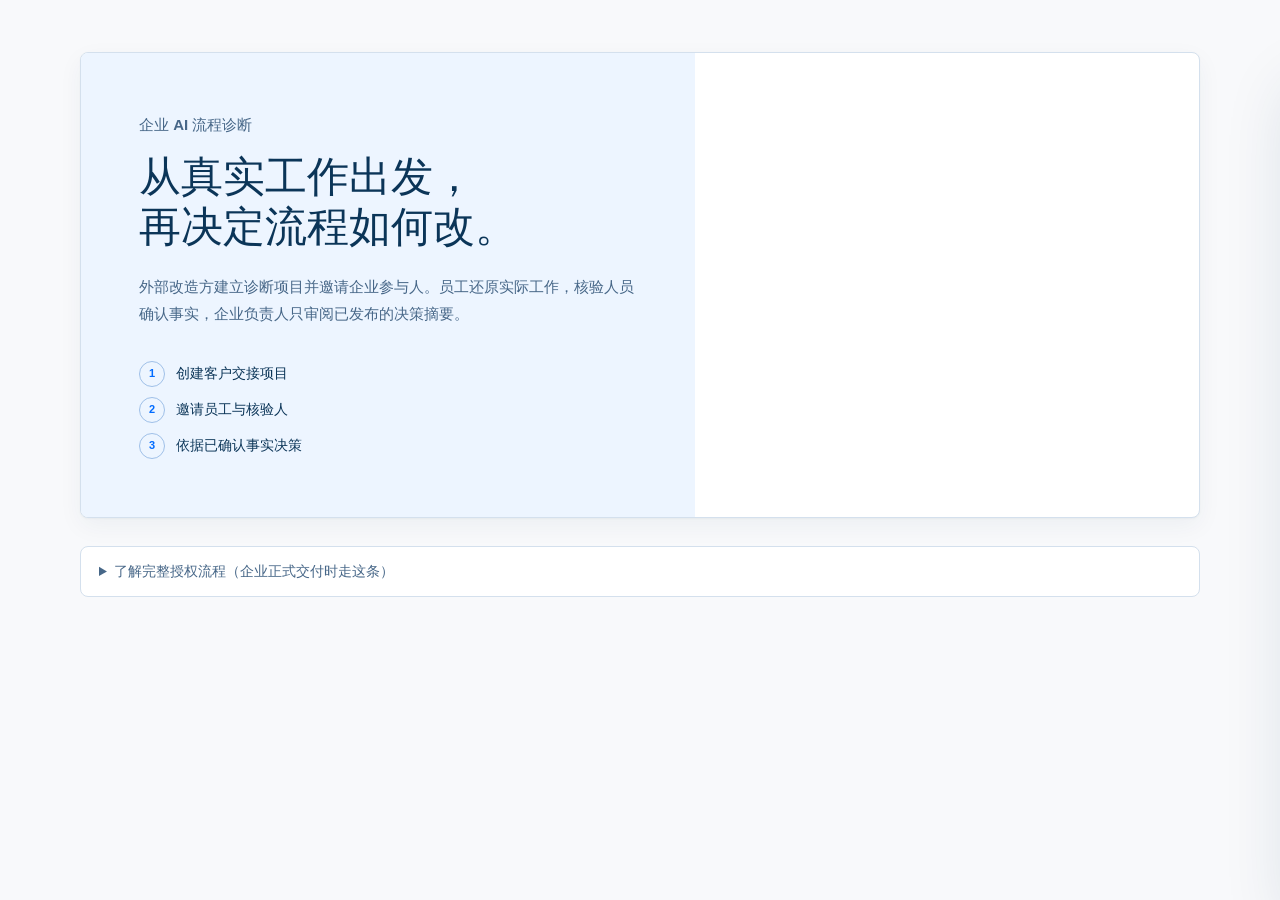
==== apps/enterprise-diagnostic/index.html @ 3386f0b0 "feat: integrate enterprise diagnostic app into monorepo" ====
<!doctype html>
<html lang="zh-CN">
  <head>
    <meta charset="UTF-8">
    <meta name="viewport" content="width=device-width, initial-scale=1.0">
    <meta name="description" content="企业 AI 流程诊断交互式 MVP">
    <title>企业 AI 流程诊断</title>
    <link rel="stylesheet" href="styles.css?v=workbench-v5">
    <script src="mock-data.js?v=workbench-v5" defer></script>
    <script src="agent-adapter.js?v=workbench-v5" defer></script>
    <script src="formal-ui-contract.js?v=workbench-v6" defer></script>
    <script src="api-client.js?v=workbench-v6" defer></script>
    <script src="app.js?v=workbench-v6" defer></script>
  </head>
  <body>
    <header class="app-header">
      <div class="app-header__inner">
        <div class="brand-lockup">
          <span class="brand-mark" aria-hidden="true"><i></i><i></i><i></i></span>
          <div>
            <p class="product-name">企业 AI 流程诊断</p>
            <p class="diagnostic-name">客户交接流程 · 交互式 MVP</p>
          </div>
        </div>
        <div id="backend-status" class="header-status" data-state="idle">
          <span class="status-dot" aria-hidden="true"></span>
          <span id="backend-status-label">E5合成数据 · 等待进入项目</span>
          <button type="button" data-action="retry-backend" hidden>重试</button>
        </div>
        <!-- 正式模式下的身份条：让人始终知道“我是谁、在哪个项目、怎么退出” -->
        <div id="formal-identity" class="formal-identity" hidden>
          <!-- B2-02：正式业务环境标识。只陈述可验证的事实（运行模式 + 当前项目），
               不作文本未经验证的真实性承诺。 -->
          <span class="formal-identity__env" id="formal-identity-env">正式业务</span>
          <span class="formal-identity__role" id="formal-identity-role">—</span>
          <span class="formal-identity__sep" aria-hidden="true">·</span>
          <span class="formal-identity__project" id="formal-identity-project">—</span>
          <span class="formal-identity__name" id="formal-identity-name"></span>
          <button class="formal-identity__exit" type="button" data-action="formal-logout">退出</button>
        </div>
        <div class="header-tools" aria-label="工作区工具">
          <button class="project-switcher" type="button" data-action="show-project-list" aria-label="切换项目">
            <span>锐新科技</span><strong>客户交接流程诊断</strong>
          </button>
          <button class="icon-tool" type="button" data-action="focus-search" aria-label="搜索任务" title="搜索任务">⌕</button>
          <button class="icon-tool" type="button" aria-label="通知" title="通知">○</button>
          <button class="avatar-button" type="button" aria-label="当前演示身份">K</button>
        </div>
      </div>
    </header>

    <div class="product-shell">
      <aside id="workspace-sidebar" class="workspace-sidebar" aria-label="主导航">
        <div class="sidebar-heading"><span class="sidebar-overline">DIAGNOSIS</span><strong>诊断工作区</strong></div>
        <nav class="sidebar-nav">
          <button type="button" data-action="workspace-nav" data-nav="overview" class="sidebar-item is-active"><span class="sidebar-icon">⌂</span>工作概览</button>
          <button type="button" data-action="workspace-nav" data-nav="mapping" class="sidebar-item"><span class="sidebar-icon">↗</span>流程摸排</button>
          <button type="button" data-action="workspace-nav" data-nav="facts" class="sidebar-item"><span class="sidebar-icon">✓</span>材料与事实</button>
          <button type="button" data-action="workspace-nav" data-nav="risks" class="sidebar-item"><span class="sidebar-icon">◇</span>风险与建议</button>
          <button type="button" data-action="workspace-nav" data-nav="decisions" class="sidebar-item"><span class="sidebar-icon">○</span>审阅决策</button>
        </nav>
        <div class="sidebar-footer"><span class="status-dot" aria-hidden="true"></span><span>E5 合成数据 · 本地演示</span></div>
      </aside>
      <main class="app-main">
      <aside class="global-boundary">
        <strong>演示边界</strong>
        <span>当前使用 E5 合成模拟材料，不连接OA、CRM或ERP，不修改任何企业业务数据。</span>
      </aside>
      <p id="status-message" class="status-message" role="status" aria-live="polite" hidden></p>

      <section id="invitation-gate-view" class="view invitation-view" data-view hidden aria-labelledby="invitation-gate-title">
        <div class="invitation-shell">
          <div class="invitation-story">
            <p class="invitation-overline">受邀项目 · 客户交接流程诊断</p>
            <h1 id="invitation-gate-title" tabindex="-1">先还原真实工作，<br>再决定从哪里改。</h1>
            <p class="invitation-lead">把员工经验、流程材料和系统记录放在同一条证据链上。Agent 负责整理和发现冲突，人负责确认关键事实。</p>
            <div class="invitation-journey" aria-label="诊断流程预览">
              <div><span>01</span><strong>摸清流程</strong><em>员工还原真实工作</em></div>
              <div><span>02</span><strong>核验事实</strong><em>人机共同确认冲突</em></div>
              <div><span>03</span><strong>审阅改造</strong><em>负责人决定小范围试点</em></div>
            </div>
          </div>
          <div class="invitation-entry">
            <div class="entry-heading">
              <span class="entry-index">PROJECT / 001</span>
              <h2>通过项目邀请进入</h2>
              <p>企业项目不开放自行注册。使用邀请中的身份进入已分配工作台。</p>
            </div>
            <form id="invitation-form" class="invitation-form">
              <label for="invitation-identity">手机号或企业邮箱</label>
              <input id="invitation-identity" name="identity" type="text" autocomplete="username" placeholder="输入邀请中的手机号或企业邮箱" required>
              <fieldset class="role-selector">
                <legend>本次演示职责</legend>
                <input id="invitation-role" name="role" type="hidden" value="owner">
                <div class="role-options" role="radiogroup" aria-label="本次演示职责">
                  <button class="role-option" type="button" role="radio" aria-checked="false" data-role-choice="employee"><span class="role-option-icon">↗</span><strong>参与流程的员工</strong><small>还原真实工作</small></button>
                  <button class="role-option" type="button" role="radio" aria-checked="false" data-role-choice="verifier"><span class="role-option-icon">✓</span><strong>流程核验人员</strong><small>确认关键事实</small></button>
                  <button class="role-option is-selected" type="button" role="radio" aria-checked="true" data-role-choice="owner"><span class="role-option-icon">◌</span><strong>企业负责人</strong><small>审阅改造建议</small></button>
                  <button class="role-option" type="button" role="radio" aria-checked="false" data-role-choice="external_builder"><span class="role-option-icon">＋</span><strong>外部改造方</strong><small>创建项目与设定范围</small></button>
                </div>
              </fieldset>
              <button class="primary-button entry-button" type="submit"><span>进入项目</span><span aria-hidden="true">→</span></button>
            </form>
            <p class="invitation-boundary"><span aria-hidden="true">●</span> 静态原型模拟身份壳 · 不执行真实登录或系统连接</p>
          </div>
        </div>
      </section>

      <!--
        独立演示入口（B2-02）。
        ?demo=1 只决定"是否渲染这个容器"——属于前端路由，不授予任何后端权限。
        真正的权限判定在服务端 functions/api/demo/enter.js：非显式 development 一律 403。
      -->
      <section id="demo-entry-view" class="view demo-entry-view" data-view hidden aria-labelledby="demo-entry-title">
        <div class="formal-entry-shell">
          <div class="demo-entry-panel">
            <p class="panel-label">交互式演示</p>
            <h1 id="demo-entry-title" tabindex="-1">选一个身份，直接进工作台</h1>
            <p>演示项目里已经有完整内容：一个已授权的诊断项目、一份已核验的证据材料、一条待还原的客户交接工作。用哪个身份进去，看到的就是那个身份的工作台。</p>
            <div class="demo-role-grid">
              <button type="button" class="demo-role" data-action="demo-enter" data-demo-role="employee">
                <span class="demo-role__name">一线员工</span>
                <span class="demo-role__desc">还原实际工作 · 与 Agent 一问一答</span>
              </button>
              <button type="button" class="demo-role" data-action="demo-enter" data-demo-role="verifier">
                <span class="demo-role__name">流程核验人员</span>
                <span class="demo-role__desc">逐条确认候选事实 · 高影响事实需二次确认</span>
              </button>
              <button type="button" class="demo-role" data-action="demo-enter" data-demo-role="owner">
                <span class="demo-role__name">企业负责人</span>
                <span class="demo-role__desc">只审阅已确认事实形成的决策摘要</span>
              </button>
              <button type="button" class="demo-role" data-action="demo-enter" data-demo-role="builder">
                <span class="demo-role__name">外部改造方</span>
                <span class="demo-role__desc">建项目 · 发起企业授权 · 邀请成员</span>
              </button>
            </div>
            <p id="demo-entry-status" class="form-help" role="status" aria-live="polite">当前使用 E5 合成数据，不连接 OA、CRM 或 ERP，不修改任何企业数据。</p>
            <p class="demo-entry-boundary">演示入口只在显式 development 环境可用；服务端会拒绝生产语义下的演示会话请求。</p>
          </div>
        </div>
      </section>

      <section id="formal-entry-view" class="view formal-entry-view" data-view hidden aria-labelledby="formal-entry-title">
        <div class="formal-entry-shell">
          <div class="formal-entry-story">
            <p class="panel-label">企业 AI 流程诊断</p>
            <h1 id="formal-entry-title" tabindex="-1">从真实工作出发，<br>再决定流程如何改。</h1>
            <p>外部改造方建立诊断项目并邀请企业参与人。员工还原实际工作，核验人员确认事实，企业负责人只审阅已发布的决策摘要。</p>
            <ol class="formal-entry-steps"><li>创建客户交接项目</li><li>邀请员工与核验人</li><li>依据已确认事实决策</li></ol>
          </div>

        </div>

        <!-- 完整授权流程：企业正式交付走这条路，默认折叠 -->
        <details class="formal-entry-more">
          <summary>了解完整授权流程（企业正式交付时走这条）</summary>
          <div class="formal-entry-shell">
          <div class="formal-entry-mode-switch" role="tablist" aria-label="登录方式">
            <button class="mode-tab" type="button" role="tab" aria-selected="true" data-action="show-builder-login">新改造方开通</button>
            <button class="mode-tab" type="button" role="tab" aria-selected="false" data-action="show-member-login">已有账号，重新进入</button>
          </div>
          <form id="formal-builder-login-form" class="formal-entry-form">
            <div><p class="panel-label">新改造方开通</p><h2>建立项目控制台</h2><p>仅用于创建新的外部改造方账号。已有成员请使用右侧的邮箱验证登录。</p></div>
            <label>企业名称<input name="enterpriseName" autocomplete="organization" required maxlength="200" placeholder="例如：锐新科技"></label>
            <label>工作邮箱<input name="email" type="email" autocomplete="email" required placeholder="name@company.com"></label>
            <label>你的姓名<input name="name" autocomplete="name" placeholder="用于记录创建人"></label>
            <label class="bootstrap-field">受控开通码<input name="bootstrapToken" type="password" autocomplete="one-time-code" placeholder="请输入受控开通码" required><small class="form-help">开通码由管理员发放，不在页面显示。</small></label>
            <button class="primary-button" type="submit">登录并进入项目控制台</button>
            <p class="form-help">受邀成员请使用邀请链接进入，系统会从邀请中确定角色，不提供角色选择。</p>
          </form>
          <form id="formal-member-login-form" class="formal-entry-form" hidden>
            <div><p class="panel-label">已有账号，重新进入</p><h2>用登记邮箱恢复项目</h2><p>输入已加入项目的邮箱，验证链接会恢复你已有的项目和职责。</p></div>
            <label>登记邮箱<input name="email" type="email" autocomplete="email" required placeholder="name@company.com"></label>
            <button class="primary-button" type="submit">发送验证链接</button>
            <p id="formal-member-login-status" class="form-help" role="status" aria-live="polite"></p>
            <div id="formal-member-test-consume" class="formal-member-test-consume" hidden>
              <label>隔离测试验证 token<input name="testToken" autocomplete="one-time-code" placeholder="仅 .invalid 本地测试使用"></label>
              <button class="secondary-button" type="button" data-action="consume-member-test-token">消费测试链接</button>
            </div>
          </form>
          <form id="formal-invitation-accept-form" class="formal-entry-form" hidden>
            <div><p class="panel-label">项目邀请</p><h2>确认后进入你的工作台</h2><p>你的项目和职责已由邀请确定。本页不会提供角色切换。</p></div>
            <label>邀请邮箱<input name="email" type="email" autocomplete="email" required placeholder="输入收到邀请的邮箱"></label>
            <label>你的姓名<input name="name" autocomplete="name" placeholder="用于任务交接记录"></label>
            <button class="primary-button" type="submit">确认并进入工作台</button>
            <p class="form-help">如果邮箱与邀请不匹配，系统不会创建项目成员关系。</p>
          </form>
          </div>
        </details>
      </section>

      <section id="formal-builder-view" class="view formal-builder-view" data-view data-formal-role="external_builder" hidden aria-labelledby="formal-builder-title">
        <nav class="formal-role-nav" aria-label="外部改造方工作区"><a href="#formal-builder-overview">项目概览</a><a href="#formal-invitation-panel">成员与邀请</a><a href="#formal-builder-control">当前任务</a><a href="#formal-builder-decision-panel">决策包</a></nav>
        <header class="formal-page-heading"><div><p class="panel-label">外部改造方</p><h1 id="formal-builder-title" tabindex="-1">项目控制台</h1><p>从空项目开始，先明确范围，再把具体任务交给受邀成员。</p></div></header>
        <div id="formal-builder-overview" class="formal-builder-grid">
          <form id="formal-project-form" class="formal-panel"><p class="panel-label">第一步</p><h2>创建诊断项目</h2><label>项目名称<input name="name" required maxlength="200" value="客户交接流程诊断"></label><label>本次范围<textarea name="scope" required rows="5" placeholder="明确从哪里开始，到哪里结束；本轮只做客户交接流程。"></textarea></label><button class="primary-button" type="submit">创建项目</button></form>
          <section class="formal-panel"><p class="panel-label">已创建项目</p><h2>项目与当前阻塞</h2><div id="formal-project-list" class="formal-project-list" role="status">正在读取项目…</div></section>
        </div>
        <section id="formal-invitation-panel" class="formal-panel formal-invitation-panel" hidden><div><p class="panel-label">第二步</p><h2>邀请项目参与人</h2><p>成员接受邀请后，系统才会分配其唯一主任务。</p></div><form id="formal-invitation-form" class="formal-invitation-form"><label>邮箱<input name="email" type="email" required placeholder="member@company.com"></label><label>职责<select name="role"><option value="employee">一线员工</option><option value="verifier">流程核验人员</option><option value="owner">企业负责人</option></select></label><button class="primary-button" type="submit">生成邀请链接</button></form><div id="formal-invitation-result" aria-live="polite"></div></section>
        <section id="formal-builder-control" class="formal-panel formal-control-panel" hidden aria-live="polite"></section>
        <section id="formal-builder-decision-panel" class="formal-panel" hidden></section>
      </section>

      <section id="project-list-view" class="view" data-view aria-labelledby="project-list-title">
        <div class="page-heading">
          <div>
            <h1 id="project-list-title" tabindex="-1">流程诊断项目</h1>
            <p>这里用于推进流程诊断项目，不处理 OA、CRM 或 ERP 的业务待办。</p>
          </div>
          <button class="primary-button" type="button" data-action="open-project-wizard">新建诊断项目</button>
        </div>
        <section class="project-intro">
          <strong>本次演示会做什么</strong>
          <span>使用客户交接的模拟访谈和材料，展示 Agent 如何整理事实、发现断点，并在无法判断时交给人确认。</span>
        </section>
        <div id="project-list" class="project-list"></div>
      </section>

      <section id="workspace-dashboard-view" class="view workspace-dashboard" data-view hidden aria-labelledby="workspace-title">
        <header class="workspace-page-heading">
          <div>
            <p id="workspace-role-label" class="workspace-eyebrow">企业负责人工作台</p>
            <h1 id="workspace-title" tabindex="-1">工作概览</h1>
            <p id="workspace-subtitle">聚焦当前待办、项目阻塞和下一步决策。</p>
          </div>
          <div class="heading-actions">
            <button class="secondary-button" type="button" data-action="simulate-state-menu">状态演示</button>
            <button class="primary-button" type="button" data-action="open-next-task">处理下一项</button>
          </div>
        </header>
        <section id="workspace-overview" class="workspace-overview" aria-label="项目摘要"></section>
        <section id="work-queue" class="work-queue" aria-labelledby="work-queue-title"></section>
      </section>

      <section id="diagnostic-workbench-view" class="view" data-view hidden aria-labelledby="workbench-title">
        <div class="page-heading">
          <div>
            <p class="back-link"><button class="text-button" type="button" data-action="show-project-list">返回项目列表</button></p>
            <h1 id="workbench-title" tabindex="-1">客户交接流程诊断</h1>
            <p>先看已确认事实和证据，再看模拟 Agent 的分析；证据不足时，系统会停下等待人工确认。</p>
          </div>
          <span id="workbench-state" class="state-chip">尚未开始模拟</span>
        </div>
        <div id="diagnostic-workbench"></div>
      </section>

      <section id="verifier-workbench-view" class="view" data-view hidden aria-labelledby="verifier-workbench-title">
        <div class="page-heading">
          <div>
            <p class="dialog-kicker">流程核验人员</p>
            <h1 id="verifier-workbench-title" tabindex="-1">事实核验工作台</h1>
            <p>先看两条证据，再回答一个具体业务问题。系统已在证据不足处暂停。</p>
          </div>
          <span class="warning-chip">已暂停 · 等待人工判断</span>
        </div>
        <div id="demo-verifier-workbench"></div>
      </section>

      <section id="owner-review-view" class="view" data-view hidden aria-labelledby="owner-review-title">
        <div class="page-heading">
          <div>
            <p class="dialog-kicker">企业负责人</p>
            <h1 id="owner-review-title" tabindex="-1">审阅与决策</h1>
            <p>先看已确认事实和核心风险，再决定是否进入小范围影子试点。这里是决策摘要，不是任务清单。</p>
          </div>
          <span class="simulation-note">影子试点建议</span>
        </div>
        <div id="owner-review-workbench"></div>
      </section>

      <section id="formal-employee-view" class="view app-shell-view" data-view data-formal-role="employee" hidden aria-labelledby="formal-employee-title">
        <h1 id="formal-employee-title" class="visually-hidden" tabindex="-1">还原客户交接工作</h1>

        <div class="app-shell">
          <!-- 工作区：我在哪、流程走到哪、我的任务 -->
          <aside class="shell-pane shell-pane--nav" aria-label="工作区">
            <div class="pane-head">
              <span class="pane-head__label">工作区</span>
              <span class="pane-head__meta" id="formal-employee-nav-meta">—</span>
            </div>
            <div class="pane-body">
              <div class="pane-block">
                <div class="pane-block__title"><span class="pane-block__icon" aria-hidden="true"><svg viewBox="0 0 16 16" fill="none" stroke="currentColor" stroke-width="1.4" stroke-linecap="round"><circle cx="4.2" cy="3.6" r="1.7"/><circle cx="11.8" cy="12.4" r="1.7"/><path d="M4.2 5.3v3.1a2 2 0 0 0 2 2h3.6"/></svg></span>流程</div>
                <ol class="step-rail" id="formal-employee-steps"></ol>
              </div>
              <div class="pane-block">
                <div class="pane-block__title"><span class="pane-block__icon" aria-hidden="true"><svg viewBox="0 0 16 16" fill="none" stroke="currentColor" stroke-width="1.4" stroke-linecap="round" stroke-linejoin="round"><rect x="2.6" y="2.6" width="10.8" height="10.8" rx="2.6"/><path d="M5.6 8.2l1.7 1.7 3.2-3.5"/></svg></span>我的任务</div>
                <div id="formal-employee-task"></div>
              </div>
              <div class="pane-block" id="formal-employee-nav-progress"></div>
            </div>
          </aside>

          <!-- 对话区：Agent 一次一问，保留历史，永不覆盖 -->
          <section class="shell-pane shell-pane--thread" aria-label="对话区">
            <div class="pane-head pane-head--app">
              <span class="pane-head__avatar" aria-hidden="true">AI</span>
              <div class="pane-head__titles">
                <span class="pane-head__title">客户交接流程还原</span>
                <span class="pane-head__sub" id="formal-employee-thread-meta">—</span>
              </div>
              <span class="pane-head__badge">自适应提问</span>
              <div class="pane-head__tools">
                <button class="icon-button" type="button" title="回到最新一问" aria-label="回到最新一问" data-action="scroll-thread-bottom">↓</button>
                <button class="icon-button" type="button" title="保存草稿并稍后继续" aria-label="保存草稿并稍后继续" data-action="save-formal-employee-draft">⤓</button>
              </div>
            </div>
            <div class="pane-body thread" id="formal-employee-thread" aria-live="polite"></div>
        <div class="composer" id="formal-employee-composer">
          <div class="composer__inner">
            <label class="visually-hidden" for="formal-employee-answer">你的回答</label>
            <textarea id="formal-employee-answer" class="composer__input" rows="3"
              placeholder="用你真实做过的一次工作来回答，不必写成报告。Enter 发送，Shift + Enter 换行。"></textarea>
            <div class="composer__actions" id="formal-employee-composer-actions"></div>
          </div>
        </div>
          </section>

          <!-- 轨迹区：证据与已还原的流程卡，随时可查 -->
          <aside class="shell-pane shell-pane--trace" aria-label="轨迹区">
            <div class="pane-head">
              <span class="pane-head__label">轨迹区</span>
              <span class="pane-head__meta">证据与流程卡</span>
            </div>
            <div class="pane-body" id="formal-employee-trace"></div>
          </aside>
        </div>

        <!-- 输入框：固定在底部，只有这里承载操作 -->
      </section>

      <section id="formal-verifier-view" class="view app-shell-view" data-view data-formal-role="verifier" hidden aria-labelledby="formal-verifier-title">
        <h1 id="formal-verifier-title" class="visually-hidden" tabindex="-1">逐条确认候选事实</h1>

        <div class="app-shell">
          <aside class="shell-pane shell-pane--nav" aria-label="工作区">
            <div class="pane-head">
              <span class="pane-head__label">工作区</span>
              <span class="pane-head__meta" id="verifier-nav-meta">—</span>
            </div>
            <div class="pane-body">
              <div class="pane-block">
                <div class="pane-block__title"><span class="pane-block__icon" aria-hidden="true"><svg viewBox="0 0 16 16" fill="none" stroke="currentColor" stroke-width="1.4" stroke-linecap="round"><circle cx="4.2" cy="3.6" r="1.7"/><circle cx="11.8" cy="12.4" r="1.7"/><path d="M4.2 5.3v3.1a2 2 0 0 0 2 2h3.6"/></svg></span>流程</div>
                <ol class="step-rail" id="verifier-steps"></ol>
              </div>
              <div class="pane-block">
                <div class="pane-block__title"><span class="pane-block__icon" aria-hidden="true"><svg viewBox="0 0 16 16" fill="none" stroke="currentColor" stroke-width="1.4" stroke-linecap="round" stroke-linejoin="round"><rect x="2.6" y="2.6" width="10.8" height="10.8" rx="2.6"/><path d="M5.6 8.2l1.7 1.7 3.2-3.5"/></svg></span>我的任务</div>
                <div id="verifier-task"></div>
              </div>
              <div class="pane-block" id="verifier-nav-progress"></div>
              <div class="pane-block" id="verifier-nav-history"></div>
            </div>
          </aside>

          <section class="shell-pane shell-pane--thread" aria-label="待核验事实">
            <div class="pane-head">
              <span class="pane-head__label">待核验事实</span>
              <span class="pane-head__meta" id="verifier-thread-meta">—</span>
            </div>
            <div class="pane-body thread" id="verifier-thread" aria-live="polite"></div>
        <div class="composer" id="verifier-composer">
          <div class="composer__inner composer__inner--verifier" id="verifier-composer-inner"></div>
        </div>
          </section>

          <aside class="shell-pane shell-pane--trace" aria-label="轨迹区">
            <div class="pane-head">
              <span class="pane-head__label">轨迹区</span>
              <span class="pane-head__meta">证据与门禁</span>
            </div>
            <div class="pane-body" id="verifier-trace"></div>
          </aside>
        </div>

      </section>

      <section id="formal-owner-view" class="view app-shell-view" data-view data-formal-role="owner" hidden aria-labelledby="formal-owner-title">
        <h1 id="formal-owner-title" class="visually-hidden" tabindex="-1">一项待决策事项</h1>

        <div class="app-shell">
          <aside class="shell-pane shell-pane--nav" aria-label="工作区">
            <div class="pane-head">
              <span class="pane-head__label">工作区</span>
              <span class="pane-head__meta" id="owner-nav-meta">—</span>
            </div>
            <div class="pane-body">
              <div class="pane-block">
                <div class="pane-block__title"><span class="pane-block__icon" aria-hidden="true"><svg viewBox="0 0 16 16" fill="none" stroke="currentColor" stroke-width="1.4" stroke-linecap="round"><circle cx="4.2" cy="3.6" r="1.7"/><circle cx="11.8" cy="12.4" r="1.7"/><path d="M4.2 5.3v3.1a2 2 0 0 0 2 2h3.6"/></svg></span>流程</div>
                <ol class="step-rail" id="owner-steps"></ol>
              </div>
              <div class="pane-block">
                <div class="pane-block__title"><span class="pane-block__icon" aria-hidden="true"><svg viewBox="0 0 16 16" fill="none" stroke="currentColor" stroke-width="1.4" stroke-linecap="round" stroke-linejoin="round"><rect x="2.6" y="2.6" width="10.8" height="10.8" rx="2.6"/><path d="M5.6 8.2l1.7 1.7 3.2-3.5"/></svg></span>我的任务</div>
                <div id="owner-task"></div>
              </div>
              <div class="pane-block" id="owner-nav-note"></div>
            </div>
          </aside>

          <section class="shell-pane shell-pane--thread" aria-label="待决策事项">
            <div class="pane-head">
              <span class="pane-head__label">待决策事项</span>
              <span class="pane-head__meta" id="owner-thread-meta">—</span>
            </div>
            <div class="pane-body thread" id="owner-thread" aria-live="polite"></div>
        <div class="composer" id="owner-composer">
          <div class="composer__inner composer__inner--verifier" id="owner-composer-inner"></div>
        </div>
          </section>

          <aside class="shell-pane shell-pane--trace" aria-label="轨迹区">
            <div class="pane-head">
              <span class="pane-head__label">轨迹区</span>
              <span class="pane-head__meta">已确认事实</span>
            </div>
            <div class="pane-body" id="owner-trace"></div>
          </aside>
        </div>

      </section>

      <section id="employee-workbench-view" class="view" data-view hidden aria-labelledby="employee-workbench-title">
        <div class="page-heading">
          <div>
            <p class="dialog-kicker">参与流程的员工</p>
            <h1 id="employee-workbench-title" tabindex="-1">员工工作台</h1>
            <p>用几句话把你实际做过的工作讲清楚，就够了。先从一个具体环节开始，不需要整理成完整报告。</p>
          </div>
          <span class="simulation-note">本地模拟任务</span>
        </div>
        <div id="employee-workbench"></div>
      </section>
      </main>
    </div>

    <button id="drawer-scrim" class="drawer-scrim" type="button" data-action="close-detail" aria-label="关闭详情" hidden></button>
    <aside id="detail-drawer" class="detail-drawer" aria-hidden="true" aria-labelledby="detail-drawer-title"></aside>
    <div id="bulk-action-bar" class="bulk-action-bar" role="region" aria-label="批量操作" hidden></div>

    <dialog id="project-wizard-dialog" aria-labelledby="project-wizard-title">
      <form method="dialog" class="wizard-dialog">
        <div class="dialog-heading">
          <div>
            <p class="dialog-kicker">创建诊断项目</p>
            <h2 id="project-wizard-title">先把要诊断的事情说清楚</h2>
          </div>
          <button class="icon-button" type="button" data-action="close-project-wizard" aria-label="关闭创建向导">×</button>
        </div>
        <ol id="wizard-steps" class="wizard-steps" aria-label="创建步骤">
          <li>选择流程</li>
          <li>说明范围</li>
          <li>选择职责</li>
          <li>选择材料</li>
        </ol>
        <div id="wizard-panel" class="wizard-panel"></div>
        <div class="action-row">
          <button id="wizard-back-button" class="secondary-button" type="button" data-action="wizard-back">上一步</button>
          <button id="wizard-next-button" class="primary-button" type="button" data-action="wizard-next">下一步</button>
        </div>
      </form>
    </dialog>
  </body>
</html>
---- apps/enterprise-diagnostic/styles.css ----
:root {
  color-scheme: light;
  --ink: #0b3558;
  --accent: #006bff;
  --accent-hover: #0059d6;
  --muted: #476788;
  --line: #d4e0ed;
  --line-strong: #b9cadd;
  --subtle: #f0f3f8;
  --canvas: #f8f9fb;
  --surface: #ffffff;
  --danger: #b42318;
  --warning: #8a5a00;
  --radius-control: 8px;
  --shadow-sm: 0 1px 2px rgb(11 53 88 / 4%), 0 8px 24px rgb(11 53 88 / 5%);
  --shadow-drawer: 0 24px 64px rgb(11 53 88 / 14%);
  --motion-fast: 160ms;
  --motion-panel: 240ms;
  --ease-out: cubic-bezier(.22, 1, .36, 1);
  font-family: Inter, "SF Pro Display", "SF Pro Text", -apple-system, BlinkMacSystemFont, "Segoe UI", "PingFang SC", "Microsoft YaHei", sans-serif;
  font-synthesis: none;
}

* { box-sizing: border-box; }
html { min-width: 320px; background: var(--canvas); scroll-behavior: smooth; }
body { min-width: 320px; min-height: 100vh; margin: 0; background: var(--canvas); color: var(--ink); font-size: 14px; line-height: 1.55; letter-spacing: 0; }
button, input, select, textarea { font: inherit; letter-spacing: 0; }
button, input, select, textarea, summary { outline: none; }
button:focus-visible, input:focus-visible, select:focus-visible, textarea:focus-visible, summary:focus-visible { box-shadow: 0 0 0 3px rgb(0 107 255 / 18%); }
button { color: inherit; }
h1, h2, h3, p { margin-top: 0; }
h1, h2, h3 { color: var(--ink); line-height: 1.2; }
h1 { font-size: 32px; font-weight: 680; }
h2 { font-size: 20px; font-weight: 680; }
h3 { font-size: 15px; font-weight: 680; }
h1[tabindex]:focus, h2[tabindex]:focus { outline: none; }
[hidden] { display: none !important; }
.status-message[hidden] { display: none; }

.app-header { position: sticky; z-index: 40; top: 0; height: 64px; border-bottom: 1px solid var(--line); background: rgb(255 255 255 / 96%); backdrop-filter: blur(18px); }
.app-header__inner { display: flex; align-items: center; min-height: 64px; padding: 0 20px; }
.brand-lockup { display: flex; align-items: center; gap: 12px; min-width: 232px; }
.brand-mark { display: grid; grid-template-columns: repeat(3, 4px); align-items: end; gap: 3px; width: 30px; height: 30px; padding: 7px; border: 1px solid var(--line); border-radius: 7px; background: var(--surface); }
.brand-mark i { display: block; border-radius: 1px; background: var(--accent); }
.brand-mark i:nth-child(1) { height: 7px; opacity: .5; }
.brand-mark i:nth-child(2) { height: 13px; opacity: .72; }
.brand-mark i:nth-child(3) { height: 17px; }
.product-name, .diagnostic-name { margin: 0; }
.product-name { color: var(--ink); font-size: 13px; font-weight: 720; }
.diagnostic-name { color: var(--muted); font-size: 10px; }
.header-status { display: flex; align-items: center; gap: 8px; margin-left: auto; color: var(--muted); font-size: 11px; }
.header-status button { padding: 2px 5px; border: 0; background: transparent; color: var(--accent); font: inherit; cursor: pointer; }
.header-status[data-state="loading"] .status-dot { animation: status-pulse 1s ease-in-out infinite; }
.header-status[data-state="connected"] .status-dot { background: var(--accent); }
.header-status[data-state="error"] .status-dot { background: #b94a54; box-shadow: 0 0 0 3px rgb(185 74 84 / 10%); }
.status-dot { width: 7px; height: 7px; border-radius: 50%; background: var(--accent); box-shadow: 0 0 0 3px rgb(0 107 255 / 10%); }
.header-tools { display: none; align-items: center; gap: 8px; margin-left: auto; }
.workspace-active .header-status { display: flex; }
.workspace-active .header-tools { display: flex; margin-left: 12px; }
.project-switcher { display: grid; min-width: 220px; padding: 6px 32px 6px 11px; border: 0; border-left: 1px solid var(--line); background: transparent; text-align: left; cursor: pointer; }
.project-switcher span { color: var(--muted); font-size: 9px; }
.project-switcher strong { overflow: hidden; color: var(--ink); font-size: 12px; text-overflow: ellipsis; white-space: nowrap; }
.icon-tool, .avatar-button { display: grid; place-items: center; width: 34px; height: 34px; padding: 0; border: 1px solid var(--line); background: var(--surface); cursor: pointer; transition: border-color var(--motion-fast), background var(--motion-fast), transform var(--motion-fast); }
.icon-tool { border-radius: 7px; color: var(--muted); font-size: 18px; }
.avatar-button { border-radius: 50%; background: var(--ink); color: white; font-size: 11px; font-weight: 750; }
.icon-tool:hover, .avatar-button:hover { border-color: var(--line-strong); transform: translateY(-1px); }

.product-shell { min-height: calc(100vh - 64px); }
.workspace-sidebar { position: fixed; z-index: 30; top: 64px; bottom: 0; left: 0; display: none; width: 232px; padding: 22px 14px 16px; border-right: 1px solid var(--line); background: var(--surface); }
.workspace-active .workspace-sidebar { display: flex; flex-direction: column; animation: sidebar-in var(--motion-panel) var(--ease-out) both; }
.sidebar-heading { display: grid; gap: 3px; padding: 0 10px 18px; border-bottom: 1px solid var(--line); }
.sidebar-overline { color: #7891ab; font-size: 9px; font-weight: 760; }
.sidebar-heading strong { font-size: 14px; }
.sidebar-nav { display: grid; gap: 4px; margin-top: 16px; }
.sidebar-item { position: relative; display: flex; align-items: center; gap: 11px; min-height: 40px; padding: 8px 10px; border: 0; border-radius: 7px; background: transparent; color: var(--muted); text-align: left; cursor: pointer; transition: color var(--motion-fast), background var(--motion-fast); }
.sidebar-item[hidden] { display: none; }
.sidebar-item::before { position: absolute; top: 8px; bottom: 8px; left: -14px; width: 3px; border-radius: 0 3px 3px 0; background: transparent; content: ""; }
.sidebar-item:hover { background: var(--subtle); color: var(--ink); }
.sidebar-item.is-active { background: #edf5ff; color: var(--accent); font-weight: 650; }
.sidebar-item.is-active::before { background: var(--accent); }
.sidebar-icon { display: grid; place-items: center; width: 20px; height: 20px; color: currentColor; font-size: 13px; }
.sidebar-role-switcher { display: grid; gap: 5px; margin-top: auto; padding: 14px 8px; border-top: 1px solid var(--line); }
.sidebar-role-switcher span { margin-bottom: 3px; color: #7891ab; font-size: 9px; font-weight: 700; }
.sidebar-role-switcher button { min-height: 31px; padding: 5px 8px; border: 0; border-radius: 6px; background: transparent; color: var(--muted); text-align: left; cursor: pointer; }
.sidebar-role-switcher button:hover { background: var(--subtle); color: var(--ink); }
.sidebar-footer { display: flex; align-items: center; gap: 9px; padding: 12px 8px 0; border-top: 1px solid var(--line); color: var(--muted); font-size: 10px; }

.app-main { width: min(1180px, calc(100% - 48px)); margin: 0 auto; padding: 22px 0 72px; }
.workspace-active .app-main { width: auto; max-width: 1500px; margin-left: 232px; padding: 24px 36px 80px; }
.global-boundary { display: flex; gap: 8px; margin-bottom: 16px; color: var(--muted); font-size: 11px; }
.workspace-active .global-boundary { padding: 8px 11px; border: 1px solid var(--line); border-radius: 7px; background: rgb(255 255 255 / 70%); }
.status-message { position: fixed; z-index: 80; top: 76px; right: 24px; max-width: 420px; margin: 0; padding: 11px 14px; border: 1px solid #9dbfee; border-radius: 7px; background: #eef6ff; color: var(--ink); box-shadow: var(--shadow-sm); animation: toast-in var(--motion-panel) var(--ease-out); }
.view.is-entering { animation: view-enter 220ms var(--ease-out) both; }

.workspace-page-heading, .page-heading { display: flex; align-items: flex-start; justify-content: space-between; gap: 24px; margin: 14px 0 24px; }
.workspace-page-heading h1, .page-heading h1 { margin: 3px 0 7px; }
.workspace-page-heading p, .page-heading p { margin-bottom: 0; color: var(--muted); }
.workspace-eyebrow, .dialog-kicker, .panel-label, .row-kicker { margin: 0; color: var(--accent); font-size: 10px; font-weight: 760; text-transform: uppercase; }
.heading-actions, .action-row, .button-group, .output-actions { display: flex; flex-wrap: wrap; gap: 8px; }
.primary-button, .secondary-button, .text-button, .icon-button { min-height: 38px; padding: 8px 13px; border: 1px solid transparent; border-radius: var(--radius-control); cursor: pointer; transition: background var(--motion-fast), border-color var(--motion-fast), color var(--motion-fast), transform var(--motion-fast), box-shadow var(--motion-fast); }
.primary-button { border-color: var(--accent); background: var(--accent); color: white; box-shadow: 0 7px 16px rgb(0 107 255 / 15%); }
.primary-button:hover { border-color: var(--accent-hover); background: var(--accent-hover); transform: translateY(-1px); }
.secondary-button { border-color: var(--line); background: var(--surface); color: var(--ink); }
.secondary-button:hover { border-color: #a8bed6; background: var(--subtle); }
.text-button { padding-inline: 4px; border: 0; background: transparent; color: var(--accent); }
.icon-button { width: 38px; padding: 0; border-color: var(--line); background: var(--surface); color: var(--muted); font-size: 20px; }

.workspace-overview { display: grid; grid-template-columns: minmax(0, 1.8fr) repeat(3, minmax(120px, .58fr)); border: 1px solid var(--line); border-radius: 8px; background: var(--surface); box-shadow: var(--shadow-sm); }
.overview-primary, .overview-metric { min-width: 0; padding: 20px; }
.overview-primary { border-right: 1px solid var(--line); }
.overview-primary__top { display: flex; align-items: center; justify-content: space-between; gap: 12px; }
.overview-primary h2 { margin: 8px 0 6px; font-size: 19px; }
.overview-primary p { margin-bottom: 0; color: var(--muted); }
.overview-metric + .overview-metric { border-left: 1px solid var(--line); }
.overview-metric span { display: block; color: var(--muted); font-size: 11px; }
.overview-metric strong { display: block; margin-top: 7px; color: var(--ink); font-size: 26px; font-weight: 680; }
.stage-progress { display: grid; grid-template-columns: repeat(5, 1fr); gap: 6px; margin-top: 18px; }
.stage-progress span { height: 4px; border-radius: 2px; background: var(--line); }
.stage-progress span.is-done, .stage-progress span.is-active { background: var(--accent); }
.stage-progress span.is-active { opacity: .55; }

.work-queue { margin-top: 22px; border: 1px solid var(--line); border-radius: 8px; background: var(--surface); box-shadow: var(--shadow-sm); overflow: hidden; }
.queue-header { display: flex; align-items: flex-start; justify-content: space-between; gap: 20px; padding: 19px 20px 15px; border-bottom: 1px solid var(--line); }
.queue-header h2 { margin: 0 0 4px; }
.queue-header p { margin: 0; color: var(--muted); font-size: 12px; }
.queue-count { color: var(--muted); font-size: 12px; white-space: nowrap; }
.queue-toolbar { display: flex; flex-wrap: wrap; align-items: center; gap: 8px; padding: 12px 14px; border-bottom: 1px solid var(--line); background: #fbfcfe; }
.queue-toolbar input[type="search"] { width: min(260px, 100%); }
.queue-toolbar input[type="search"], .queue-toolbar select { min-height: 36px; padding: 7px 10px; border: 1px solid var(--line); border-radius: 7px; background: var(--surface); color: var(--ink); }
.mine-toggle { display: inline-flex; align-items: center; gap: 7px; min-height: 36px; padding: 6px 9px; border: 1px solid var(--line); border-radius: 7px; background: var(--surface); color: var(--muted); cursor: pointer; }
.filter-spacer { flex: 1; }
.active-filters { display: flex; flex-wrap: wrap; gap: 6px; padding: 0 14px 10px; background: #fbfcfe; }
.filter-chip { min-height: 28px; padding: 4px 8px; border: 1px solid #b8d3f7; border-radius: 6px; background: #eef6ff; color: #175b9e; font-size: 11px; }
.queue-table-wrap { overflow-x: auto; }
.queue-table { width: 100%; min-width: 980px; border-collapse: collapse; table-layout: fixed; }
.queue-table th { height: 42px; padding: 9px 10px; border-bottom: 1px solid var(--line); background: #fbfcfe; color: var(--muted); font-size: 10px; font-weight: 700; text-align: left; }
.queue-table td { height: 62px; padding: 10px; border-bottom: 1px solid #e7edf4; color: var(--muted); font-size: 12px; vertical-align: middle; }
.queue-table tbody tr { transition: background var(--motion-fast); }
.queue-table tbody tr:hover { background: #f6f9fd; }
.queue-table tbody tr.is-selected { background: #edf5ff; }
.queue-table th:first-child, .queue-table td:first-child { width: 42px; text-align: center; }
.queue-table th:nth-child(2), .queue-table td:nth-child(2) { width: 210px; }
.queue-table th:nth-child(6), .queue-table td:nth-child(6) { width: 190px; }
.queue-title-button { width: 100%; padding: 0; border: 0; background: transparent; color: var(--ink); font-weight: 650; text-align: left; cursor: pointer; }
.queue-title-button:hover { color: var(--accent); }
.queue-subtext { display: block; margin-top: 2px; color: #7891ab; font-size: 10px; }
.status-label { display: inline-flex; align-items: center; gap: 6px; color: var(--ink); font-weight: 600; }
.status-label::before { width: 6px; height: 6px; border-radius: 50%; background: var(--accent); content: ""; }
.status-label--blocked::before { background: var(--warning); }
.evidence-meter { display: grid; grid-template-columns: minmax(54px, 1fr) auto; align-items: center; gap: 7px; }
.evidence-meter i { display: block; height: 4px; overflow: hidden; border-radius: 2px; background: var(--line); }
.evidence-meter i::after { display: block; width: var(--evidence); height: 100%; background: var(--accent); content: ""; }
.row-action { min-height: 30px; padding: 4px 8px; border: 1px solid var(--line); border-radius: 6px; background: var(--surface); color: var(--accent); cursor: pointer; }
.pagination { display: flex; align-items: center; justify-content: space-between; padding: 11px 14px; color: var(--muted); font-size: 11px; }
.pagination-controls { display: flex; gap: 5px; }
.pagination button { min-width: 32px; min-height: 30px; border: 1px solid var(--line); border-radius: 6px; background: var(--surface); color: var(--ink); cursor: pointer; }
.pagination button[aria-current="page"] { border-color: var(--accent); background: var(--accent); color: white; }
.queue-state { display: grid; place-items: center; min-height: 260px; padding: 40px; text-align: center; }
.queue-state h3 { margin-bottom: 7px; font-size: 17px; }
.queue-state p { max-width: 440px; margin-bottom: 16px; color: var(--muted); }
.queue-loading .skeleton-row { width: min(820px, 90%); height: 14px; margin: 10px; border-radius: 4px; background: linear-gradient(90deg, var(--subtle), #e5ebf3, var(--subtle)); background-size: 200% 100%; animation: skeleton 1.2s linear infinite; }
.queue-error { color: var(--danger); }
.queue-empty { color: var(--muted); }

.drawer-scrim { position: fixed; z-index: 60; inset: 64px 0 0; border: 0; background: rgb(11 53 88 / 18%); cursor: default; animation: fade-in var(--motion-panel) ease both; }
.detail-drawer { position: fixed; z-index: 70; top: 64px; right: 0; bottom: 0; width: min(620px, calc(100vw - 260px)); overflow-y: auto; border-left: 1px solid var(--line); background: var(--surface); box-shadow: var(--shadow-drawer); transform: translateX(102%); transition: transform var(--motion-panel) var(--ease-out); }
.detail-drawer.is-open { transform: translateX(0); }
.drawer-header { position: sticky; z-index: 2; top: 0; display: flex; align-items: flex-start; justify-content: space-between; gap: 20px; padding: 20px 22px; border-bottom: 1px solid var(--line); background: rgb(255 255 255 / 96%); backdrop-filter: blur(16px); }
.drawer-header h2 { margin: 5px 0 0; font-size: 21px; }
.drawer-body { padding: 22px; }
.drawer-section { padding: 20px 0; border-bottom: 1px solid var(--line); }
.drawer-section:first-child { padding-top: 0; }
.drawer-section h3 { margin-bottom: 10px; }
.drawer-section p { color: var(--muted); }
.drawer-facts, .drawer-evidence, .owner-list, .employee-materials { margin: 0; padding: 0; list-style: none; }
.drawer-facts li, .drawer-evidence li { padding: 11px 0; border-bottom: 1px solid #e8eef5; }
.drawer-evidence strong { display: block; margin-bottom: 3px; color: var(--ink); }
.drawer-action-panel { padding: 18px; border: 1px solid #b9d5fb; border-radius: 8px; background: #f3f8ff; }
.drawer-action-panel textarea { width: 100%; min-height: 130px; padding: 11px; border: 1px solid var(--line); border-radius: 7px; background: white; resize: vertical; }
.permission-notice { padding: 12px; border-left: 3px solid var(--line-strong); background: var(--subtle); color: var(--muted); }
.activity-timeline { display: grid; gap: 12px; margin: 0; padding: 0; list-style: none; }
.activity-event { display: grid; grid-template-columns: 8px 1fr; gap: 10px; }
.activity-event__marker { width: 7px; height: 7px; margin-top: 7px; border-radius: 50%; background: var(--accent); }
.activity-event__meta { display: flex; justify-content: space-between; color: #7891ab; font-size: 10px; }
.activity-event__body p { margin: 3px 0 0; }
.bulk-action-bar { position: fixed; z-index: 75; bottom: 20px; left: calc(50% + 116px); display: flex; align-items: center; gap: 8px; padding: 9px 10px 9px 14px; border: 1px solid #9cbfed; border-radius: 8px; background: var(--ink); color: white; box-shadow: 0 18px 50px rgb(11 53 88 / 22%); transform: translateX(-50%); animation: bulk-in var(--motion-panel) var(--ease-out); }
.bulk-action-bar span { margin-right: 5px; font-size: 12px; }
.bulk-action-bar button { min-height: 32px; padding: 5px 9px; border: 1px solid rgb(255 255 255 / 22%); border-radius: 6px; background: rgb(255 255 255 / 10%); color: white; cursor: pointer; }
.bulk-action-bar button:hover { background: rgb(255 255 255 / 18%); }
.success-feedback, .error-feedback { position: fixed; z-index: 90; top: 76px; right: 24px; max-width: 380px; padding: 11px 14px; border: 1px solid #9cbfed; border-radius: 7px; background: #eef6ff; color: var(--ink); box-shadow: var(--shadow-sm); animation: toast-in var(--motion-panel) var(--ease-out); }
.error-feedback { border-color: #efb6b2; background: #fff4f3; color: var(--danger); }

.invitation-view { max-width: 1180px; margin: 18px auto 0; }
.invitation-shell { display: grid; grid-template-columns: minmax(0, .92fr) minmax(520px, 1.08fr); min-height: 620px; overflow: hidden; border: 1px solid var(--line); border-radius: 8px; background: var(--surface); box-shadow: var(--shadow-sm); }
.invitation-story { display: flex; flex-direction: column; justify-content: center; padding: 58px 52px; border-right: 1px solid var(--line); background: #edf5ff; }
.invitation-overline { margin-bottom: 20px; color: var(--accent); font-size: 11px; font-weight: 750; }
.invitation-story h1 { margin-bottom: 20px; font-size: 44px; line-height: 1.12; }
.invitation-lead { max-width: 590px; color: var(--muted); line-height: 1.8; }
.invitation-journey { display: grid; grid-template-columns: repeat(3, 1fr); gap: 0; margin-top: 34px; border-top: 1px solid #bfd2e8; }
.invitation-journey div { display: grid; gap: 3px; padding: 15px 12px 0 0; }
.invitation-journey span { color: var(--accent); font-size: 10px; font-weight: 750; }
.invitation-journey strong { font-size: 13px; }
.invitation-journey em { color: var(--muted); font-size: 10px; font-style: normal; }
.invitation-entry { display: flex; flex-direction: column; justify-content: center; padding: 50px; }
.entry-heading { margin-bottom: 20px; }
.entry-index { display: block; margin-bottom: 16px; color: #7891ab; font-size: 9px; font-weight: 760; }
.entry-heading h2 { margin-bottom: 8px; font-size: 26px; }
.entry-heading p { color: var(--muted); }
.invitation-form { display: grid; gap: 9px; }
.invitation-form label, .role-selector legend { color: var(--muted); font-size: 11px; font-weight: 650; }
.invitation-form input { min-height: 46px; padding: 9px 11px; border: 1px solid var(--line); border-radius: 7px; background: #fbfcfe; }
.role-selector { margin: 10px 0 0; padding: 0; border: 0; }
.role-options { display: grid; grid-template-columns: repeat(3, 1fr); gap: 6px; margin-top: 7px; }
.role-option { display: grid; gap: 3px; min-height: 82px; padding: 10px; border: 1px solid var(--line); border-radius: 7px; background: white; color: var(--muted); text-align: left; cursor: pointer; }
.role-option:hover, .role-option.is-selected { border-color: #86b9fa; background: #f1f7ff; color: var(--ink); }
.role-option-icon { color: var(--accent); }
.role-option small { color: #7891ab; }
.entry-button { justify-content: space-between; margin-top: 10px; }
.invitation-boundary { margin: 18px 0 0; color: var(--muted); font-size: 10px; }

.formal-entry-view { max-width: 1120px; margin: 24px auto 0; }
.formal-entry-shell { display: grid; grid-template-columns: minmax(0, 1fr) minmax(400px, .82fr); overflow: hidden; border: 1px solid var(--line); border-radius: 8px; background: var(--surface); box-shadow: var(--shadow-sm); }
.formal-entry-story { padding: 58px; background: #edf5ff; }
.formal-entry-story h1 { max-width: 530px; margin: 14px 0 20px; font-size: 42px; }
.formal-entry-story > p { max-width: 600px; color: var(--muted); font-size: 15px; line-height: 1.8; }
.formal-entry-steps { display: grid; gap: 10px; margin: 34px 0 0; padding: 0; list-style: none; counter-reset: steps; }
.formal-entry-steps li { display: flex; align-items: center; gap: 11px; color: var(--ink); font-weight: 650; }
.formal-entry-steps li::before { display: grid; place-items: center; width: 24px; height: 24px; border: 1px solid #9fc0e8; border-radius: 50%; color: var(--accent); content: counter(steps); counter-increment: steps; font-size: 11px; }
.formal-entry-form, .formal-panel { display: grid; align-content: start; gap: 14px; padding: 34px; border: 1px solid var(--line); border-radius: 8px; background: var(--surface); box-shadow: var(--shadow-sm); }
.formal-entry-form { border: 0; border-radius: 0; box-shadow: none; }
.formal-entry-mode-switch { display: flex; gap: 6px; padding: 18px 34px 0; border-bottom: 1px solid var(--line); background: var(--surface); }
.mode-tab { min-height: 36px; padding: 8px 12px; border: 0; border-bottom: 2px solid transparent; background: transparent; color: var(--muted); font-weight: 700; cursor: pointer; }
.mode-tab.is-selected, .mode-tab[aria-selected="true"] { border-bottom-color: var(--accent); color: var(--ink); }
.formal-member-test-consume { display: grid; gap: 10px; margin-top: 8px; padding-top: 12px; border-top: 1px dashed var(--line); }
.formal-entry-form h2, .formal-panel h2 { margin: 4px 0 0; }
.formal-entry-form p, .formal-panel p { margin-bottom: 0; color: var(--muted); }
.formal-entry-form label, .formal-panel label, .formal-invitation-form label { display: grid; gap: 6px; color: var(--muted); font-size: 12px; font-weight: 650; }
.formal-entry-form input, .formal-panel input, .formal-panel textarea, .formal-invitation-form input, .formal-invitation-form select { width: 100%; min-height: 42px; padding: 9px 10px; border: 1px solid var(--line); border-radius: 7px; background: #fbfcfe; color: var(--ink); }
.formal-panel textarea { min-height: 120px; resize: vertical; }
.bootstrap-field { margin-top: 3px; }
.form-help { font-size: 11px; line-height: 1.6; }
.formal-page-heading { margin: 12px 0 24px; }
.formal-page-heading h1 { margin: 5px 0 8px; }
.formal-page-heading p:not(.panel-label) { margin: 0; color: var(--muted); }
.formal-builder-grid { display: grid; grid-template-columns: minmax(0, .8fr) minmax(0, 1.2fr); gap: 18px; }
.formal-invitation-panel { grid-template-columns: minmax(220px, .65fr) minmax(0, 1fr); align-items: end; margin-top: 18px; }
.formal-invitation-form { display: grid; grid-template-columns: minmax(190px, 1fr) minmax(160px, .7fr) auto; gap: 10px; align-items: end; }
.formal-project-list { display: grid; gap: 10px; min-height: 120px; }
.formal-project-row { display: flex; align-items: center; justify-content: space-between; gap: 16px; padding: 14px 0; border-bottom: 1px solid var(--line); }
.formal-project-row:last-child { border-bottom: 0; }
.formal-project-row strong, .formal-project-row span { display: block; }
.formal-project-row span { margin-top: 3px; color: var(--muted); font-size: 12px; }
.formal-invitation-link { display: grid; gap: 5px; min-width: 0; padding: 12px; border: 1px solid #b8d3f7; border-radius: 7px; background: #f3f8ff; color: var(--ink); font-size: 12px; }
.formal-invitation-link code { overflow-wrap: anywhere; color: #175b9e; }
/* 正式模式只隐藏旧的工作区侧栏与全局边界；顶栏保留，用于承载身份与退出。 */
body.formal-active .workspace-sidebar, body.formal-active .global-boundary { display: none !important; }
body.formal-active .app-main { width: min(1180px, calc(100% - 48px)); max-width: none; margin: 0 auto; padding-top: 28px; }
/* 三栏外壳需要整宽，不受上面的阅读宽度限制。 */
body.formal-active .app-main:has(.app-shell-view:not([hidden])) { width: 100%; padding-top: 0; }
.formal-role-nav { position: sticky; z-index: 12; top: 0; display: flex; gap: 4px; margin: -28px 0 22px; padding: 12px 0; border-bottom: 1px solid var(--line); background: rgb(248 249 251 / 96%); backdrop-filter: blur(14px); }
.formal-role-nav a { display: inline-flex; align-items: center; min-height: 40px; padding: 7px 10px; border-radius: 5px; color: var(--muted); font-size: 12px; font-weight: 650; text-decoration: none; }
.formal-role-nav a:hover, .formal-role-nav a:focus-visible { background: #edf5ff; color: var(--accent); }
[data-formal-role="employee"] .employee-layout { grid-template-columns: 1fr; }
.persistent-receipt, .decision-receipt { display: grid; gap: 16px; padding: 0 0 24px; border-bottom: 1px solid var(--line); }
.receipt-grid { display: grid; grid-template-columns: repeat(3, minmax(0, 1fr)); margin: 0; border-top: 1px solid var(--line); border-left: 1px solid var(--line); }
.receipt-grid > div { min-width: 0; padding: 12px; border-right: 1px solid var(--line); border-bottom: 1px solid var(--line); }
.receipt-grid dt { color: var(--muted); font-size: 10px; }
.receipt-grid dd { margin: 4px 0 0; overflow-wrap: anywhere; color: var(--ink); font-size: 12px; }
.receipt-summary summary { color: var(--accent); cursor: pointer; font-size: 12px; font-weight: 650; }
.workflow-card { display: grid; gap: 8px; margin: 12px 0 0; }
.workflow-card > div { display: grid; grid-template-columns: 110px minmax(0, 1fr); gap: 12px; padding-bottom: 8px; border-bottom: 1px solid var(--line); }
.workflow-card dt { color: var(--muted); }
.workflow-card dd { margin: 0; overflow-wrap: anywhere; }
.receipt-trail { display: grid; grid-template-columns: repeat(3, 1fr); margin: 0; padding: 0; list-style: none; }
.receipt-trail li { display: grid; gap: 5px; padding: 10px 12px; border-left: 2px solid var(--line-strong); }
.receipt-trail span { color: var(--muted); font-size: 11px; }
.receipt-trail strong { font-size: 12px; }
.control-summary { display: grid; grid-template-columns: repeat(4, minmax(0, 1fr)); border-top: 1px solid var(--line); border-left: 1px solid var(--line); }
.control-summary > div { display: grid; align-content: start; gap: 5px; min-width: 0; padding: 14px; border-right: 1px solid var(--line); border-bottom: 1px solid var(--line); }
.control-summary span, .control-summary small { color: var(--muted); font-size: 10px; }
.control-summary strong, .control-summary small { overflow-wrap: anywhere; }
.control-task, .control-history { padding-top: 18px; border-top: 1px solid var(--line); }
.reassignment-task, .reassignment-receipt { display: flex; align-items: center; justify-content: space-between; gap: 18px; padding: 13px 0; border-bottom: 1px solid var(--line); }
.reassignment-task > div, .reassignment-receipt { min-width: 0; }
.reassignment-task strong, .reassignment-task span, .reassignment-task small, .reassignment-receipt strong, .reassignment-receipt span { display: block; }
.reassignment-task span, .reassignment-task small, .reassignment-receipt span { margin-top: 3px; color: var(--muted); }
.reassignment-receipt { margin-bottom: 8px; padding: 12px; border: 1px solid #a9cbb8; border-radius: 7px; background: #f1f8f4; color: #14532d; }
.reassignment-dialog { width: min(520px, calc(100% - 32px)); max-height: min(720px, calc(100dvh - 32px)); padding: 22px; overflow-y: auto; }
.reassignment-dialog form { display: grid; gap: 15px; }
.reassignment-dialog label { display: grid; gap: 6px; color: var(--ink); font-weight: 650; }
.reassignment-dialog select, .reassignment-dialog textarea { width: 100%; padding: 10px 12px; border: 1px solid var(--line-strong); border-radius: 6px; background: white; color: var(--ink); font: inherit; }
.reassignment-current { margin: 0; color: var(--muted); }
.reassignment-boundary { margin: 0; padding: 11px 12px; border-left: 3px solid var(--accent); background: var(--subtle); color: var(--muted); line-height: 1.55; }
.reassignment-actions { display: flex; justify-content: flex-end; gap: 10px; }
.verifier-history { margin-top: 20px; padding-top: 16px; border-top: 1px solid var(--line); }
.verifier-history h3 { margin: 0 0 10px; font-size: 15px; }
.verifier-history ol { display: grid; gap: 0; margin: 0; padding: 0; list-style: none; }
.verifier-history li { padding: 12px 0; border-bottom: 1px solid var(--line); }
.verifier-history li div { display: flex; justify-content: space-between; gap: 12px; }
.verifier-history li span, .verifier-history li small { color: var(--muted); }
.verifier-history li p { margin: 5px 0; }
.formal-table-wrap { max-width: 100%; overflow-x: auto; }
.formal-table { width: 100%; min-width: 680px; border-collapse: collapse; }
.formal-table th, .formal-table td { padding: 10px 8px; border-bottom: 1px solid var(--line); font-size: 11px; text-align: left; }
.formal-table th { color: var(--muted); font-weight: 650; }
.evidence-register { display: grid; border-top: 1px solid var(--line); }
.evidence-row { display: grid; grid-template-columns: minmax(180px, 1fr) minmax(360px, 1.5fr); gap: 18px; padding: 14px 0; border-bottom: 1px solid var(--line); }
.evidence-row p { margin: 4px 0 0; }
.evidence-row dl { display: grid; grid-template-columns: repeat(4, 1fr); margin: 0; }
.evidence-row dl > div { min-width: 0; padding-left: 10px; border-left: 1px solid var(--line); }
.evidence-row dt { color: var(--muted); font-size: 9px; }
.evidence-row dd { margin: 3px 0 0; overflow-wrap: anywhere; font-size: 11px; }
.evidence-gate { padding: 11px 12px; border-left: 3px solid var(--line-strong); background: var(--subtle); color: var(--muted); }
.evidence-gate.is-ready { border-left-color: var(--accent); color: var(--ink); }
.supplement-fields { display: grid; gap: 12px; min-width: 0; }
.supplement-fields label { display: grid; gap: 6px; min-width: 0; color: var(--muted); font-size: 11px; }
.supplement-fields input { width: 100%; min-height: 44px; padding: 9px 10px; border: 1px solid var(--line); border-radius: 6px; background: white; color: var(--ink); }
.supplement-fields select { width: 100%; min-height: 44px; padding: 9px 10px; border: 1px solid var(--line); border-radius: 6px; background: white; color: var(--ink); }
.supplement-fields p { margin: 0; color: var(--muted); font-size: 11px; }
.verifier-question-panel > .field-label { display: block; }
.verifier-question-panel > textarea { width: 100%; min-height: 112px; }
.employee-supplement-fields { display: grid; gap: 8px; min-width: 0; margin-top: 16px; }
.employee-supplement-fields input { width: 100%; min-height: 44px; padding: 9px 10px; border: 1px solid var(--line); border-radius: 6px; background: white; color: var(--ink); font: inherit; }
.employee-supplement-fields select { width: 100%; min-height: 44px; padding: 9px 10px; border: 1px solid var(--line); border-radius: 6px; background: white; color: var(--ink); font: inherit; }
.employee-supplement-fields textarea { width: 100%; min-height: 80px; padding: 10px; resize: vertical; border: 1px solid var(--line); border-radius: 6px; background: white; color: var(--ink); font: inherit; }
.employee-supplement-fields #formal-employee-supplement { min-height: 128px; }
.employee-supplement-fields button { min-height: 44px; }
.formal-operation-form { display: grid; gap: 14px; margin: 12px 0 18px; padding: 16px 0; border-top: 1px solid var(--line); border-bottom: 1px solid var(--line); }
.formal-form-grid { display: grid; grid-template-columns: repeat(2, minmax(0, 1fr)); gap: 12px; }
.formal-form-grid label, .material-review { display: grid; gap: 6px; color: var(--muted); font-size: 11px; }
.formal-form-grid .span-full { grid-column: 1 / -1; }
.formal-form-grid input, .formal-form-grid select, .formal-form-grid textarea, .material-review input { width: 100%; min-height: 42px; padding: 9px 10px; border: 1px solid var(--line); border-radius: 6px; background: white; color: var(--ink); font: inherit; }
.material-selector { display: flex; align-items: flex-start; gap: 8px; margin-top: 12px; color: var(--ink); font-size: 11px; line-height: 1.45; }
.material-selector input { flex: 0 0 auto; margin-top: 2px; }
.material-review { margin-top: 12px; padding-top: 12px; border-top: 1px solid var(--line); }
.material-review .action-row { justify-content: flex-start; }
.second-confirmation { margin: 16px 0; padding: 14px 0; border-top: 1px solid var(--line); border-bottom: 1px solid var(--line); }
.owner-summary-layout { display: grid; grid-template-columns: minmax(0, 1.3fr) minmax(260px, .7fr); gap: 28px; }
.confirmed-fact-list { margin: 0; padding: 0; list-style: none; }
.confirmed-fact-list li { display: grid; gap: 5px; padding: 12px 0; border-bottom: 1px solid var(--line); }
.confirmed-fact-list span { color: var(--muted); font-size: 11px; }
.decision-receipt { margin-top: 24px; padding-top: 20px; border-top: 1px solid var(--line); border-bottom: 0; }

@media (max-width: 760px) { .formal-entry-shell, .formal-builder-grid, .formal-invitation-panel, .owner-summary-layout { grid-template-columns: 1fr; } .formal-entry-story { padding: 34px 26px; } .formal-entry-story h1 { font-size: 32px; } .formal-entry-form, .formal-panel { padding: 24px; } .formal-invitation-form, .formal-form-grid { grid-template-columns: 1fr; } .formal-form-grid .span-full { grid-column: auto; } body.formal-active .app-main { width: calc(100% - 32px); padding-top: 16px; } .formal-role-nav { margin-top: -16px; overflow-x: auto; } .formal-role-nav a { min-height: 44px; white-space: nowrap; } .receipt-grid, .control-summary, .receipt-trail { grid-template-columns: 1fr; } .evidence-row { grid-template-columns: 1fr; } .evidence-row dl { grid-template-columns: repeat(2, 1fr); gap: 10px 0; } .workflow-card > div { grid-template-columns: 1fr; gap: 4px; } }

@media (max-width: 760px) {
  .formal-entry-view { margin-top: 8px; }
  .formal-entry-story { padding: 22px 24px; }
  .formal-entry-story h1 { margin: 8px 0 10px; font-size: 28px; }
  .formal-entry-story > p { font-size: 13px; line-height: 1.6; }
  .formal-entry-steps { display: none; }
  .formal-entry-form { gap: 10px; padding: 18px 24px 22px; }
  .formal-entry-form label { gap: 4px; }
  .formal-entry-form input { min-height: 44px; }
  .formal-entry-form > button { min-height: 44px; }
  body.formal-active .primary-button,
  body.formal-active .secondary-button,
  body.formal-active .text-button,
  body.formal-active .icon-button { min-height: 44px; }
}

.project-intro, .project-row, .panel, .output-panel, .activity-panel, .risk-details, .proposal-details, .employee-layout, .verifier-question-panel, .owner-review-panel { padding: 22px; border: 1px solid var(--line); border-radius: 8px; background: var(--surface); box-shadow: var(--shadow-sm); }
.project-list { display: grid; gap: 12px; }
.project-row { display: flex; align-items: center; justify-content: space-between; gap: 24px; }
.project-row__main { display: flex; align-items: flex-start; gap: 36px; }
.project-meta { display: flex; gap: 24px; margin: 0; }
.project-meta dt { color: var(--muted); font-size: 10px; }
.project-meta dd { margin: 3px 0 0; color: var(--ink); }
.demo-flow { margin-bottom: 18px; padding-bottom: 18px; border-bottom: 1px solid var(--line); }
.demo-flow__steps, .owner-actions, .outcome-grid, .evidence-pair, .owner-grid, .proposal-grid, .risk-grid, .output-grid { display: grid; grid-template-columns: repeat(3, 1fr); gap: 10px; }
.demo-flow-step, .owner-action, .verifier-outcome { min-height: 0; padding: 12px; border: 1px solid var(--rule-strong); border-radius: 8px; background: transparent; text-align: left; cursor: pointer; }
.demo-flow-step.is-active, .owner-action.is-selected, .verifier-outcome.is-selected { border-color: var(--iris); background: var(--iris-wash); }
.employee-layout { display: grid; grid-template-columns: 1.5fr .7fr; gap: 22px; }
.employee-draft { width: 100%; min-height: 210px; padding: 12px; border: 1px solid var(--line); border-radius: 7px; }
.evidence-card, .owner-card, .proposal-grid article, .risk-grid article, .output-grid article { padding: 16px; border: 1px solid var(--line); border-radius: 7px; background: #fbfcfe; }
.warning-chip, .success-chip, .simulation-note, .state-chip { display: inline-flex; padding: 5px 8px; border: 1px solid var(--line); border-radius: 6px; background: var(--subtle); color: var(--muted); font-size: 10px; }
.warning-chip { color: var(--warning); }
.success-chip { color: var(--accent); }
.employee-boundary, .verifier-boundary, .owner-boundary, .workbench-guide, .blocking-message { padding: 12px; border-left: 3px solid #9db5cf; background: var(--subtle); color: var(--muted); }
.confirmation-card--blocked, .confirmation-card--resolved { padding: 22px; border: 1px solid var(--line); border-radius: 8px; background: var(--surface); box-shadow: var(--shadow-sm); }
.confirmation-card--resolved { border-left: 3px solid var(--accent); }
.fact-list { display: grid; gap: 9px; }
.fact { padding-bottom: 10px; border-bottom: 1px solid var(--line); }
.evidence-tag { color: var(--muted); font-size: 10px; }
.stage-rail { margin: 0; padding: 0; list-style: none; }
.stage { display: grid; grid-template-columns: 10px 1fr; gap: 8px; padding: 10px 0; border-bottom: 1px solid var(--line); }
.stage__dot { width: 7px; height: 7px; margin-top: 7px; border-radius: 50%; background: var(--line-strong); }
.stage--active .stage__dot, .stage--done .stage__dot { background: var(--accent); }
.workbench-layout { display: grid; grid-template-columns: 270px minmax(0, 1fr); gap: 18px; }
.workbench-main { display: grid; min-width: 0; gap: 14px; }
.workbench-wide { grid-column: 1 / -1; }
dialog { max-width: 720px; padding: 0; border: 1px solid var(--line); border-radius: 8px; box-shadow: var(--shadow-drawer); }
dialog::backdrop { background: rgb(11 53 88 / 24%); }
.wizard-dialog { padding: 24px; }
.dialog-heading { display: flex; justify-content: space-between; gap: 20px; }
.wizard-steps { display: grid; grid-template-columns: repeat(4, 1fr); gap: 6px; margin: 18px 0; padding: 0; list-style: none; }
.wizard-steps li { padding: 8px; border: 1px solid var(--line); border-radius: 6px; color: var(--muted); font-size: 10px; }
.wizard-steps li.is-active { border-color: var(--accent); color: var(--accent); }

@keyframes view-enter { from { opacity: 0; transform: translateY(8px); } to { opacity: 1; transform: translateY(0); } }
@keyframes sidebar-in { from { opacity: 0; transform: translateX(-8px); } to { opacity: 1; transform: translateX(0); } }
@keyframes toast-in { from { opacity: 0; transform: translateY(-6px); } to { opacity: 1; transform: translateY(0); } }
@keyframes fade-in { from { opacity: 0; } to { opacity: 1; } }
@keyframes bulk-in { from { opacity: 0; transform: translate(-50%, 8px); } to { opacity: 1; transform: translate(-50%, 0); } }
@keyframes skeleton { to { background-position: -200% 0; } }
@keyframes status-pulse { 50% { opacity: .35; } }

@media (max-width: 1080px) {
  .workspace-sidebar { width: 196px; }
  .workspace-active .app-main { margin-left: 196px; padding-inline: 22px; }
  .workspace-overview { grid-template-columns: 1.5fr repeat(3, .55fr); }
  .bulk-action-bar { left: calc(50% + 98px); }
  .invitation-shell { grid-template-columns: 1fr; }
  .invitation-story { border-right: 0; border-bottom: 1px solid var(--line); }
}

@media (max-width: 760px) {
  .app-header__inner { padding-inline: 13px; }
  .diagnostic-name, .project-switcher span, .icon-tool { display: none; }
  .brand-lockup { min-width: 0; }
  .project-switcher { min-width: 0; max-width: 150px; padding-right: 6px; }
  .workspace-active .workspace-sidebar { position: sticky; top: 64px; display: block; width: 100%; height: 52px; padding: 6px 10px; overflow-x: auto; border-right: 0; border-bottom: 1px solid var(--line); }
  .sidebar-heading, .sidebar-role-switcher, .sidebar-footer { display: none; }
  .sidebar-nav { display: flex; min-width: max-content; margin: 0; gap: 4px; }
  .sidebar-item { min-height: 38px; padding: 7px 9px; white-space: nowrap; }
  .sidebar-item::before, .sidebar-icon { display: none; }
  .workspace-active .app-main { width: min(100% - 24px, 680px); margin: 0 auto; padding: 14px 0 74px; }
  .global-boundary { display: block; }
  .workspace-page-heading, .page-heading { display: grid; margin-top: 8px; }
  .workspace-page-heading h1, .page-heading h1 { font-size: 27px; }
  .heading-actions { width: 100%; }
  .heading-actions button { flex: 1; }
  .workspace-overview { grid-template-columns: repeat(3, 1fr); }
  .overview-primary { grid-column: 1 / -1; border-right: 0; border-bottom: 1px solid var(--line); }
  .overview-metric { padding: 15px 12px; }
  .overview-metric strong { font-size: 22px; }
  .queue-toolbar { align-items: stretch; }
  .queue-toolbar input[type="search"] { width: 100%; }
  .queue-toolbar select { flex: 1; min-width: 110px; }
  .filter-spacer { display: none; }
  .queue-table { min-width: 0; table-layout: auto; }
  .queue-table th:nth-child(n+4):not(:last-child), .queue-table td:nth-child(n+4):not(:last-child) { display: none; }
  .queue-table th:nth-child(2), .queue-table td:nth-child(2) { width: auto; }
  .queue-table th:last-child, .queue-table td:last-child { width: 92px; }
  .detail-drawer { inset: 0; width: 100%; max-width: none; }
  .drawer-scrim { inset: 0; }
  .drawer-header { top: 0; }
  .bulk-action-bar { right: 10px; bottom: 10px; left: 10px; flex-wrap: wrap; justify-content: center; transform: none; }
  .bulk-action-bar span { width: 100%; text-align: center; }
  .invitation-view { margin-top: 0; }
  .invitation-shell { min-height: 0; }
  .invitation-story, .invitation-entry { padding: 34px 22px; }
  .invitation-story h1 { font-size: 34px; }
  .invitation-journey { grid-template-columns: 1fr; }
  .role-options { grid-template-columns: 1fr; }
  .project-row, .project-row__main { display: grid; }
  .project-meta, .demo-flow__steps, .owner-actions, .outcome-grid, .evidence-pair, .owner-grid, .proposal-grid, .risk-grid, .output-grid, .employee-layout, .workbench-layout { grid-template-columns: 1fr; }
  .workbench-wide { grid-column: auto; }
  .wizard-steps { grid-template-columns: repeat(2, 1fr); }
  .reassignment-task { align-items: stretch; flex-direction: column; }
  .reassignment-dialog { width: 100%; max-width: none; max-height: calc(100dvh - 24px); margin: auto 0 0; border-radius: 8px 8px 0 0; }
  .reassignment-actions > button { flex: 1; }
}

@media (prefers-reduced-motion: reduce) {
  *, *::before, *::after {
    scroll-behavior: auto !important;
    animation-duration: .01ms !important;
    animation-iteration-count: 1 !important;
    transition-duration: .01ms !important;
  }
}
.confirmation-page { min-height: 100vh; margin: 0; display: grid; place-items: center; background: #f6f7f9; color: #20242a; font-family: -apple-system,BlinkMacSystemFont,"Segoe UI",sans-serif; }
.confirmation-shell { width: min(100% - 32px, 560px); padding: 40px; background: #fff; border: 1px solid #dfe3e8; box-shadow: 0 18px 50px rgba(20,28,38,.08); }
.confirmation-shell h1 { margin: 8px 0 12px; font-size: 28px; letter-spacing: -.02em; }
.confirmation-lead { color: #66707b; line-height: 1.6; margin-bottom: 28px; }
.confirmation-shell form { display: grid; gap: 16px; }
.confirmation-shell label { display: grid; gap: 7px; font-size: 13px; font-weight: 600; }
.confirmation-shell select,.confirmation-shell textarea { width: 100%; box-sizing: border-box; border: 1px solid #cbd2da; border-radius: 6px; padding: 11px 12px; font: inherit; background: #fff; color: inherit; }
.confirmation-shell button { min-height: 44px; }
.confirmation-shell [role="status"],.confirmation-shell [role="alert"] { min-height: 22px; color: #66707b; }
@media (max-width: 560px) { .confirmation-shell { padding: 28px 22px; } .confirmation-shell h1 { font-size: 24px; } }

/* ==========================================================================
   三栏应用外壳（工作区 / 对话区 / 轨迹区 / 输入框）
   每个面板只承担一件事；只有对话区滚动，整页不再变长。
   ========================================================================== */

.visually-hidden {
  position: absolute; width: 1px; height: 1px; overflow: hidden;
  clip-path: inset(50%); white-space: nowrap;
}

.app-shell-view {
  height: calc(100dvh - 64px);
  margin: 0; padding: 0;
  display: grid; grid-template-rows: minmax(0, 1fr);
}
/* 必须显式声明：上面的 display:grid 优先级高于 [hidden] 的 UA 规则，
   否则隐藏的视图仍会占位，把当前视图顶到屏幕外。 */
.app-shell-view[hidden] { display: none; }

/* 三栏做成三张卡片，并且给三块不同的底色 —— 飞书的层次就是靠底色分的：
   导航栏浅、内容栏白、参考栏灰。全白的三栏会读成"一个网页切成三块"。 */
.app-shell {
  display: grid;
  grid-template-columns: 232px minmax(0, 1fr) 296px;
  gap: 10px;
  min-height: 0;
  padding: 10px 12px 12px;
  background: var(--canvas);
}

.shell-pane {
  display: grid; grid-template-rows: auto minmax(0, 1fr);
  min-height: 0; min-width: 0;
  border: 1px solid var(--line);
  border-radius: 10px;
  background: var(--surface);
  box-shadow: 0 1px 2px rgb(11 53 88 / 4%);
  overflow: hidden;
}
/* 对话栏是三行的：标题 / 对话 / 输入区。输入区属于对话，不是跨栏底栏 ——
   隔開它会让"要回答的问题"和"回答的地方"中间空出半屏。 */
.shell-pane--thread { grid-template-rows: auto minmax(0, 1fr) auto; }
.shell-pane--nav { background: #f4f7fb; }
.shell-pane--trace { background: #f6f8fb; }

.pane-head {
  display: flex; align-items: center; justify-content: space-between; gap: 10px;
  height: 40px; padding: 0 14px; border-bottom: 1px solid var(--line);
  background: var(--surface);
}
.shell-pane--nav > .pane-head { background: transparent; border-bottom-color: #e3eaf4; }

/* 对话栏的应用式头部：头像 + 主标题 + 副标题 + 标签 + 工具按钮。
   飞书这类产品的顶部占了很大视觉分量，只有一行小字会显得"这是个网页"。 */
.pane-head--app { height: 52px; padding: 0 12px 0 12px; gap: 10px; }
.pane-head__avatar {
  width: 30px; height: 30px; border-radius: 9px; flex: 0 0 auto;
  display: grid; place-items: center; font-size: 10px; font-weight: 700;
  background: var(--ink); color: #fff;
}
.pane-head__titles { display: flex; flex-direction: column; gap: 1px; min-width: 0; flex: 1 1 auto; }
.pane-head__title { font-size: 14px; font-weight: 700; line-height: 1.25; white-space: nowrap; overflow: hidden; text-overflow: ellipsis; }
.pane-head__sub { font-size: 11.5px; color: var(--muted); line-height: 1.3; white-space: nowrap; overflow: hidden; text-overflow: ellipsis; }
.pane-head__badge {
  flex: 0 0 auto; padding: 3px 8px; border-radius: 5px; font-size: 11px; font-weight: 600;
  color: var(--accent); background: #eaf3ff; border: 1px solid #cfe1fb;
}
.pane-head__tools { display: flex; gap: 2px; flex: 0 0 auto; }
.icon-button {
  width: 28px; height: 28px; border: 0; border-radius: 6px; background: transparent;
  color: var(--muted); font-size: 14px; line-height: 1; cursor: pointer;
  display: grid; place-items: center; transition: background .12s, color .12s;
}
.icon-button:hover { background: var(--subtle); color: var(--ink); }
.icon-button:active { background: var(--line); }
.icon-button:focus-visible { outline: 2px solid var(--accent); outline-offset: 1px; }
.icon-button[aria-pressed="true"] { background: #eaf3ff; color: var(--accent); }
.shell-pane--trace > .pane-head { background: transparent; border-bottom-color: #e3eaf4; }
.pane-head__label { font-size: 11px; font-weight: 700; letter-spacing: .09em; text-transform: uppercase; color: var(--muted); }
.pane-head__meta { font-size: 11px; color: var(--muted); font-variant-numeric: tabular-nums; }

.pane-body { overflow-y: auto; overscroll-behavior: contain; padding: 12px 12px 16px; }
.shell-pane--thread .pane-body { padding: 16px 20px 18px; }

.pane-block { margin-bottom: 16px; }
.pane-block:last-child { margin-bottom: 0; }
.pane-block__title { margin-bottom: 7px; font-size: 11px; font-weight: 700; letter-spacing: .06em; color: var(--muted); text-transform: uppercase; }
.pane-block__icon, .trace-block__icon { display: inline-flex; width: 13px; height: 13px; margin-right: 6px; vertical-align: -2px; color: var(--muted); }
.pane-block__icon svg, .trace-block__icon svg { width: 100%; height: 100%; }

.step-rail { list-style: none; margin: 0; padding: 0; display: grid; gap: 2px; }
/* 当前位置给一块底色 —— 只靠文字变色，"我在哪一步"不够醒目 */
.step-rail li {
  display: grid; grid-template-columns: 20px 1fr; gap: 9px; align-items: start;
  padding: 6px 9px; border-radius: 7px; border: 1px solid transparent;
}
.step-rail li.is-current {
  background: #eef6ff;
  border-color: #cfe1fb;
}
.step-rail__dot {
  width: 20px; height: 20px; border-radius: 50%; border: 1.5px solid var(--line-strong);
  display: grid; place-items: center; font-size: 10px; font-weight: 700;
  color: var(--muted); background: var(--surface);
}
.step-rail li.is-done .step-rail__dot { border-color: #198754; background: #198754; color: #fff; }
.step-rail li.is-current .step-rail__dot { border-color: var(--accent); background: var(--accent); color: #fff; box-shadow: 0 0 0 3px rgb(0 107 255 / 14%); }
.step-rail__name { display: block; font-size: 13px; font-weight: 600; line-height: 1.35; }
.step-rail li.is-current .step-rail__name { color: var(--accent); }
.step-rail li.is-done .step-rail__name { color: var(--ink); }
.step-rail li:not(.is-done):not(.is-current) .step-rail__name { color: var(--muted); font-weight: 500; }
.step-rail__note { display: block; font-size: 11px; color: var(--muted); margin-top: 2px; }

.task-name { font-size: 13px; font-weight: 650; line-height: 1.45; margin: 0 0 4px; }
.task-scope { font-size: 12px; color: var(--muted); line-height: 1.55; margin: 0; }
.meter { margin-top: 12px; }
.meter__bar { height: 5px; border-radius: 3px; background: var(--line); overflow: hidden; }
.meter__fill { height: 100%; border-radius: 3px; background: var(--accent); transition: width var(--motion-panel) var(--ease-out); }
.meter__label { margin-top: 6px; font-size: 11px; color: var(--muted); font-variant-numeric: tabular-nums; }

/* 对话从底部往上堆：新消息出现在输入框上方，视线不用跨屏。
   注意不能用 justify-content: flex-end —— 内容超出时它会裁掉顶部且滚不上去，
   核验人会看不到自己要判断的那条事实。用首个子元素的 margin-top:auto 达到
   同样的贴底效果，但溢出时正常滚动。 */
.thread { display: flex; flex-direction: column; gap: 11px; }
.thread > :first-child { margin-top: auto; }
.thread-empty { color: var(--muted); font-size: 13px; }

/* 消息做成气泡：AI 一条白底卡片，我的回答右对齐并着色。
   之前两段文字直接堆在白底上，看不出是谁说的、也看不出到哪结束。 */
.msg { display: grid; grid-template-columns: 28px minmax(0, 1fr); gap: 11px; }
.msg__avatar {
  width: 28px; height: 28px; border-radius: 8px; display: grid; place-items: center;
  font-size: 10px; font-weight: 700; background: var(--ink); color: #fff;
  box-shadow: 0 1px 2px rgb(11 53 88 / 16%);
}
.msg__head { font-size: 12.5px; font-weight: 700; margin-bottom: 5px; }
.msg__text { font-size: 13.5px; line-height: 1.62; white-space: pre-wrap; word-break: break-word; }
.msg__step { font-size: 11px; color: var(--muted); margin-bottom: 4px; font-variant-numeric: tabular-nums; }
.msg--pending .msg__text { color: var(--muted); font-style: italic; }

/* AI 的气泡：白底卡片 */
.msg > div:last-child > .msg__text,
.msg > div:last-child > .msg__head + .msg__text { }
.msg:not(.msg--me) { align-items: start; }
.msg:not(.msg--me) > div:last-child {
  padding: 10px 13px;
  border: 1px solid var(--line);
  border-radius: 4px 12px 12px 12px;
  background: var(--surface);
  box-shadow: 0 1px 2px rgb(11 53 88 / 4%);
  max-width: 62ch;
}
.msg:not(.msg--me) > div:last-child > .msg__step { margin-top: -2px; }

/* 我的回答：右对齐、着浅色、贴右侧 */
.msg--me {
  grid-template-columns: minmax(0, 1fr) 28px;
  justify-items: end;
}
.msg--me .msg__avatar { grid-column: 2; grid-row: 1; background: var(--subtle); color: var(--muted); border: 1px solid var(--line); box-shadow: none; }
.msg--me > div:last-child {
  grid-column: 1; grid-row: 1;
  padding: 8px 12px;
  border: 1px solid #cfe1fb;
  border-radius: 12px 4px 12px 12px;
  background: #eef6ff;
  max-width: 62ch;
}
.msg--me .msg__head, .msg--me .msg__step { color: var(--muted); }

.trace-block { margin-bottom: 18px; }
.trace-block:last-child { margin-bottom: 0; }
.trace-block__title { font-size: 11px; font-weight: 700; letter-spacing: .07em; color: var(--muted); text-transform: uppercase; margin-bottom: 8px; }
/* 轨迹卡按状态给左侧色条：已还原=绿，待还原=灰虚，已满足=蓝 */
.trace-card {
  position: relative; padding: 9px 11px 9px 13px; margin-bottom: 6px;
  border: 1px solid var(--line); border-radius: 8px; background: var(--surface);
}
.trace-card::before {
  content: ""; position: absolute; left: 0; top: 9px; bottom: 9px; width: 3px;
  border-radius: 2px; background: var(--line-strong);
}
.trace-card:has(.trace-badge--done)::before { background: #198754; }
.trace-card:has(.trace-badge:not(.trace-badge--done))::before { background: var(--line-strong); }
.trace-card--pending { border-style: dashed; }
.trace-card:last-child { margin-bottom: 0; }
.trace-card__label { font-size: 12px; font-weight: 650; margin-bottom: 3px; }
.trace-card__value { font-size: 12px; line-height: 1.55; color: var(--muted); white-space: pre-wrap; word-break: break-word; }
.trace-card--pending .trace-card__value { font-style: italic; opacity: .7; }
.trace-badge { display: inline-block; margin-left: 6px; padding: 1px 6px; border-radius: 3px; font-size: 10px; font-weight: 700; vertical-align: 1px; border: 1px solid var(--line); color: var(--muted); background: var(--subtle); }
.trace-badge--done { border-color: #9dbfee; color: var(--accent); background: #eef6ff; }

/* 输入区属于对话栏：贴在消息下面，同底色，只有一条很轻的上边线。 */
/* 输入区：和对话栏同属一张卡片，只留一条很轻的分隔 */
.composer { border-top: 1px solid var(--line); background: rgb(248 250 252 / 70%); flex: 0 0 auto; }
.composer[hidden] { display: none; }
.composer__inner { max-width: none; margin: 0; padding: 13px 18px 15px; display: grid; grid-template-columns: minmax(0, 1fr); gap: 10px; align-items: end; }
.composer__input {
  width: 100%; box-sizing: border-box; resize: vertical; min-height: 62px; max-height: 200px;
  padding: 11px 13px; border: 1px solid var(--line-strong); border-radius: 8px;
  font: inherit; font-size: 14px; line-height: 1.6; background: var(--surface); color: var(--ink);
}
.composer__input:focus-visible { outline: 2px solid var(--accent); outline-offset: 1px; border-color: var(--accent); }
.composer__actions { display: flex; gap: 8px; padding-bottom: 2px; align-items: center; flex-wrap: wrap; }
.composer__hint { grid-column: 1 / -1; font-size: 11px; color: var(--muted); margin: 0; }
.composer__material { display: flex; gap: 12px; align-items: center; margin: 0 4px 0 0; padding: 0; border: 0; }
.composer__material legend { float: left; margin-right: 10px; padding: 0; font-size: 11px; font-weight: 700; color: var(--muted); text-transform: uppercase; letter-spacing: .07em; }
.composer__material label { display: inline-flex; align-items: center; gap: 5px; font-size: 12px; color: var(--muted); white-space: nowrap; }

/* 顶栏身份条：正式模式下始终可见 */.formal-identity {
  display: flex; align-items: center; gap: 9px; margin-left: auto;
  padding-left: 18px; font-size: 13px;
}
.formal-identity__role {
  padding: 3px 9px; border-radius: 4px; font-size: 12px; font-weight: 700;
  background: #eef6ff; color: var(--accent); border: 1px solid #cfe1fb;
}
.formal-identity__sep { color: var(--line-strong); }
.formal-identity__project { color: var(--ink); font-weight: 600; }
.formal-identity__name { color: var(--muted); }
.formal-identity__exit {
  margin-left: 10px; padding: 5px 12px; border: 1px solid var(--line-strong);
  border-radius: 6px; background: var(--surface); color: var(--muted);
  font: inherit; font-size: 12px; cursor: pointer;
}
.formal-identity__exit:hover { border-color: var(--accent); color: var(--accent); }

/* ── 一键进演示 ─────────────────────────────────────────────────────── */
.demo-entry-panel { padding: 8px 4px 0; }
.demo-entry-panel h2 { margin: 6px 0 10px; font-size: 26px; }
.demo-entry-panel > p { color: var(--muted); margin-bottom: 20px; }
.demo-role-grid { display: grid; grid-template-columns: repeat(2, minmax(0, 1fr)); gap: 12px; }
.demo-role {
  display: grid; gap: 5px; padding: 16px 18px; text-align: left; cursor: pointer;
  border: 1px solid var(--line); border-left: 3px solid var(--accent); border-radius: 8px;
  background: var(--surface); color: inherit; font: inherit;
  transition: border-color var(--motion-fast) var(--ease-out), transform var(--motion-fast) var(--ease-out);
}
.demo-role:hover, .demo-role:focus-visible { border-color: var(--accent); transform: translateY(-1px); }
.demo-role[disabled] { opacity: .55; cursor: progress; transform: none; }
.demo-role__name { font-size: 16px; font-weight: 700; }
.demo-role__desc { font-size: 12.5px; color: var(--muted); line-height: 1.55; }
.demo-entry-panel .form-help { margin-top: 18px; }

.formal-entry-more { margin: 28px auto 0; max-width: 1180px; }
.formal-entry-more > summary {
  cursor: pointer; padding: 14px 18px; border: 1px solid var(--line); border-radius: 8px;
  background: var(--surface); font-size: 14px; font-weight: 600; color: var(--muted);
}
.formal-entry-more[open] > summary { border-radius: 8px 8px 0 0; color: var(--ink); }
.formal-entry-more > .formal-entry-shell { border-top: 0; margin-top: 0; }

@media (max-width: 760px) { .demo-role-grid { grid-template-columns: 1fr; } }

/* 核验人输入区：理由 + 修正 + 补证，然后右侧提交 */
.composer__inner--verifier { max-width: 1100px; grid-template-columns: minmax(0, 1fr); }
.composer__inner--verifier .composer__actions { justify-content: flex-end; padding-top: 10px; }
.composer__fields { display: grid; gap: 8px; }
.composer__fields .field-label { font-size: 12px; font-weight: 600; color: var(--muted); }
.composer__fields textarea,
.composer__fields input,
.composer__fields select {
  width: 100%; box-sizing: border-box; padding: 9px 11px;
  border: 1px solid var(--line-strong); border-radius: 7px;
  font: inherit; font-size: 13.5px; background: var(--surface); color: var(--ink);
}
.composer__fields textarea { resize: vertical; min-height: 52px; }
.composer__fields .supplement-fields { display: grid; gap: 8px; margin: 0; padding: 10px 12px; border: 1px dashed var(--line-strong); border-radius: 7px; }
.composer__fields .supplement-fields legend { padding: 0 6px; font-size: 12px; font-weight: 700; color: var(--muted); }
.composer__fields .field-help { margin: 0; }

/* 核验结果的三选一：放进对话区后要能整块点 */
#verifier-thread .verifier-outcome {
  display: grid; grid-template-columns: auto 1fr; gap: 3px 10px; align-items: start;
  margin: 8px 0; padding: 11px 13px; cursor: pointer;
  border: 1px solid var(--line); border-radius: 7px; background: var(--surface);
}
#verifier-thread .verifier-outcome.is-selected { border-color: var(--accent); background: #eef6ff; }
#verifier-thread .verifier-outcome input { margin-top: 3px; }
#verifier-thread .verifier-outcome strong { font-size: 14px; }
#verifier-thread .verifier-outcome span { grid-column: 2; font-size: 12.5px; color: var(--muted); }
#verifier-thread .verifier-outcome input:disabled ~ strong { color: var(--muted); }
#verifier-thread ul { margin: 6px 0 0; padding-left: 18px; }
#verifier-thread li { margin-bottom: 4px; }
#verifier-nav-history .verifier-history { list-style: none; margin: 0; padding: 0; display: grid; gap: 8px; }
#verifier-nav-history .verifier-history li { padding: 8px 10px; border: 1px solid var(--line); border-radius: 6px; background: var(--surface); }
#verifier-nav-history .verifier-history strong { display: block; font-size: 12px; }
#verifier-nav-history .verifier-history span { font-size: 11px; color: var(--muted); }
#verifier-nav-history .verifier-history p { margin: 4px 0 2px; font-size: 12px; }
#verifier-nav-history .verifier-history small { font-size: 10.5px; color: var(--muted); }
#verifier-trace .material-selector { display: flex; gap: 7px; align-items: flex-start; margin-top: 8px; font-size: 11.5px; color: var(--muted); }
#verifier-trace .material-review { margin-top: 8px; display: grid; gap: 6px; }
#verifier-trace .material-review input { width: 100%; box-sizing: border-box; padding: 6px 9px; border: 1px solid var(--line-strong); border-radius: 6px; font: inherit; font-size: 12px; }
#verifier-trace .action-row { display: flex; gap: 6px; }
.trace-card__meta { margin-top: 6px; font-size: 11px; color: var(--muted); font-variant-numeric: tabular-nums; }

/* 引用材料的选取属于"判断"这一步，放在判断旁边而不是右侧参考栏 */
.citation-picker { display: grid; gap: 6px; margin-top: 8px; }
.citation-picker__title { font-size: 12px; color: var(--muted); margin-bottom: 2px; }
.citation-option {
  display: flex; align-items: center; gap: 9px; cursor: pointer;
  padding: 9px 11px; border: 1px solid var(--line-strong); border-radius: 7px;
  background: var(--surface); font-size: 13px;
}
.citation-option:hover { border-color: var(--accent); }
.citation-option.is-selected { border-color: var(--accent); background: #eef6ff; font-weight: 600; }
.citation-hint { margin: 8px 0 0; padding: 9px 11px; border: 1px dashed var(--line-strong); border-radius: 7px; font-size: 12.5px; color: var(--muted); }

/* 提交按钮禁用时说明原因，避免"按钮灰着但不知道为什么" */
.composer__blocked { margin: 0 0 8px; padding: 8px 11px; border-radius: 6px; font-size: 12.5px; background: #fff8e6; border: 1px solid #f0c36d; color: #7a5a00; }
body.formal-active .header-tools { display: none; }
body.formal-active #backend-status { display: none; }

@media (max-width: 1080px) {
  .app-shell { grid-template-columns: 196px minmax(0, 1fr); }
  .shell-pane--trace { display: none; }
}
@media (max-width: 760px) {
  .app-shell-view { height: auto; }
  .app-shell { grid-template-columns: 1fr; }
  .shell-pane { border-right: 0; border-bottom: 1px solid var(--line); }
  .pane-body { max-height: 46vh; }
  .composer__inner { grid-template-columns: 1fr; padding: 12px 16px 14px; }
  .composer__actions { justify-content: stretch; }
  .composer__actions > button { flex: 1; }
}

/* 流程卡里"没问到"的项：如实标注，不留空 */
.dim-missing { color: var(--warning); font-style: normal; }
.dim-missing::before { content: "⚠ "; }

/* 输入区底部状态条：常驻显示进度与快捷键 */
.composer__status {
  display: flex; align-items: center; gap: 10px; flex-wrap: wrap;
  padding-top: 9px; margin-top: 2px; border-top: 1px solid var(--line);
  font-size: 11.5px; color: var(--muted);
}
.composer__status-item { display: inline-flex; align-items: center; gap: 6px; }
.composer__dot { width: 6px; height: 6px; border-radius: 50%; background: var(--accent); }
.composer__status-sep { width: 1px; height: 11px; background: var(--line-strong); }

/* 对话里的阶段分隔：居中细线 + 小字，把长对话切段 */
.thread-divider {
  display: flex; align-items: center; gap: 10px;
  margin: 2px 0 2px; color: var(--muted); font-size: 11px; letter-spacing: .02em;
}
.thread-divider::before, .thread-divider::after {
  content: ""; flex: 1 1 auto; height: 1px; background: var(--line);
}
.thread-divider span { flex: 0 0 auto; }
/* ═══════════════════════════════════════════════════════════════
   动效层：FadeContent 式入场
   ───────────────────────────────────────────────────────────────
   参考 reactbits.dev/animations/fade-content：
   内容不是"啪"地出现，而是淡入 + 轻微上移 + 去模糊。
   这是"顺不顺眼"里最容易被忽略、但感知最强的一层 ——
   界面从"每次操作都硬切"变成"有呼吸"。
   ═══════════════════════════════════════════════════════════════ */
@keyframes fadeContent {
  from { opacity: 0; transform: translateY(10px); filter: blur(5px); }
  to   { opacity: 1; transform: translateY(0);    filter: blur(0); }
}
@keyframes fadeRise {
  from { opacity: 0; transform: translateY(6px); }
  to   { opacity: 1; transform: translateY(0); }
}

.fade-content { animation: fadeContent .5s cubic-bezier(.22,.61,.36,1) both; }

/* 对话中的每一条：逐条错开，最后进来的那条最明显 */
.thread > .msg,
.thread > .thread-divider { animation: fadeContent .42s cubic-bezier(.22,.61,.36,1) both; }
.thread > *:nth-last-child(1) { animation-delay: .04s; }
.thread > *:nth-last-child(2) { animation-delay: .02s; }

/* 侧栏与轨迹栏的区块：轻微上浮，不抢视线 */
.pane-body > .pane-block,
.pane-body .trace-block { animation: fadeRise .34s cubic-bezier(.22,.61,.36,1) both; }
.pane-body > .pane-block:nth-child(2),
.pane-body .trace-block:nth-child(2) { animation-delay: .05s; }
.pane-body > .pane-block:nth-child(3),
.pane-body .trace-block:nth-child(3) { animation-delay: .1s; }

/* 切换角色/视图时整栏淡入 */
.app-shell-view:not([hidden]) .shell-pane {
  animation: fadeRise .3s cubic-bezier(.22,.61,.36,1) both;
}
.app-shell-view:not([hidden]) .shell-pane:nth-child(2) { animation-delay: .05s; }
.app-shell-view:not([hidden]) .shell-pane:nth-child(3) { animation-delay: .1s; }

/* 卡片与步骤：进场时依次落下 */
.step-rail li { animation: fadeRise .3s cubic-bezier(.22,.61,.36,1) both; }
.step-rail li:nth-child(2) { animation-delay: .05s; }
.step-rail li:nth-child(3) { animation-delay: .1s; }

/* 悬停与按下的过渡，别让按钮"跳" */
button, .citation-option, .item, .icon-button, .step-rail li {
  transition: background-color .16s ease, border-color .16s ease,
              color .16s ease, transform .12s ease, box-shadow .16s ease;
}
button:not(:disabled):active { transform: translateY(1px); }
.primary-button:not(:disabled):hover { box-shadow: 0 2px 8px rgb(176 48 42 / 22%); }
.citation-option:not(.is-selected):hover { transform: translateY(-1px); }

/* 输入框聚焦时抬起来一点，给"正在写"的反馈 */
.composer__input:focus-visible, textarea:focus-visible {
  box-shadow: 0 0 0 4px rgb(176 48 42 / 8%);
}

/* 用户明确要求减少动效时全部关掉 */
@media (prefers-reduced-motion: reduce) {
  *, *::before, *::after {
    animation-duration: .001ms !important;
    animation-delay: 0ms !important;
    transition-duration: .001ms !important;
  }
}

/* ═══════════════════════════════════════════════════════════════
   流程卡：按交付物来做，不是按便签来做
   ───────────────────────────────────────────────────────────────
   参照《销售离职客户交接-流程卡v1.1》的结构：
   基本信息表 / 工作流程图 / 步骤明细表 / 证据清单 / 本人确认。
   之前这里只有五行文字，信息量和"可以交给企业"的距离太远。
   ═══════════════════════════════════════════════════════════════ */
.wfc { display: grid; gap: 14px; }

.wfc-head {
  background: var(--surface); border: 1px solid var(--rule);
  border-radius: 14px; padding: 22px 24px;
}
.wfc-kicker { font-family: var(--mono); font-size: 11px; letter-spacing: .14em; text-transform: uppercase; color: var(--faint); margin: 0 0 8px; }
.wfc-title { font-family: var(--serif); font-size: 23px; line-height: 1.35; margin: 0 0 6px; }
.wfc-sub { font-size: 13.5px; color: var(--muted); margin: 0; }
.wfc-sub code { font-family: var(--mono); font-size: 12.5px; background: var(--paper-2); padding: 1px 6px; border-radius: 5px; }
.wfc-badges { display: flex; gap: 8px; flex-wrap: wrap; margin-top: 14px; }
.wfc-badge {
  font-size: 12.5px; font-weight: 600; padding: 3px 11px; border-radius: 999px;
  background: var(--paper-2); color: var(--ink-2); border: 1px solid var(--rule);
}
.wfc-badge--ok { background: var(--good-soft); color: var(--good); border-color: #c9ddcf; }
.wfc-badge--warn { background: var(--warn-soft); color: var(--warn); border-color: #e4d3a8; }
.wfc-badge--wait { background: var(--accent-soft); color: var(--accent); border-color: #e6cdc9; }

.wfc-sec { background: var(--surface); border: 1px solid var(--rule); border-radius: 14px; padding: 20px 22px; }
.wfc-h {
  font-size: 15px; font-weight: 700; margin: 0 0 14px; padding-bottom: 10px;
  border-bottom: 1px solid var(--rule); font-family: var(--sans);
}
.wfc-dim { color: var(--muted); font-size: 13px; }
.wfc-missing { color: var(--warn); }

.wfc-table { width: 100%; border-collapse: collapse; font-size: 13.5px; }
.wfc-table th, .wfc-table td {
  border: 1px solid var(--rule); padding: 9px 11px; text-align: left; vertical-align: top; line-height: 1.65;
}
.wfc-table th { background: var(--paper-2); font-weight: 650; white-space: nowrap; width: 132px; }
.wfc-table--grid th { width: auto; }
.wfc-table--grid td.wfc-num { text-align: center; width: 34px; color: var(--muted); font-variant-numeric: tabular-nums; }
.wfc-table tr.wfc-row--missing td { background: #fffaf0; }

.wfc-flow { font-size: 13.5px; line-height: 2.05; padding: 2px 0 6px; }
.wfc-node {
  display: inline-block; background: #eef4fb; border: 1px solid #cfdff2;
  border-radius: 8px; padding: 3px 11px; margin: 3px 0;
}
.wfc-node--main { background: var(--paper-2); border-color: var(--rule-strong); }
.wfc-node--ok { background: var(--good-soft); border-color: #bfe3ca; }
.wfc-arrow { color: var(--faint); margin: 0 7px; }

.wfc-note {
  background: var(--paper); border-left: 3px solid var(--accent);
  padding: 10px 14px; margin: 10px 0 0; font-size: 13.5px; line-height: 1.7;
  border-radius: 0 8px 8px 0;
}
.wfc-note strong { display: block; margin-bottom: 3px; }
.wfc-note--warn { background: var(--warn-soft); border-left-color: var(--warn); }

.wfc-sec--confirm { border-color: var(--accent); box-shadow: 0 0 0 3px var(--accent-soft); }
.wfc-check { display: flex; align-items: center; gap: 9px; font-size: 14px; font-weight: 600; margin-top: 12px; cursor: pointer; }

/* ═══════════════════════════════════════════════════════════════
   主题回退层
   ───────────────────────────────────────────────────────────────
   按需求退回原来的白蓝界面。上面是原始样式表，中间保留了两层与配色
   无关的结构改进（入场动效、流程卡版式），这里把它们的变量重新
   映射回白蓝配色，使结构改进能在浅色下正常工作。

   被删掉的四层主题覆盖：
     · 暖纸 + 朱红品牌层
     · Dala 纯黑 + 紫（工位）
     · Dala 首页
     · 暗色遗留清理
   ═══════════════════════════════════════════════════════════════ */
:root {
  color-scheme: light;

  /* 原始白蓝配色 */
  --ink: #0b3558;
  --accent: #006bff;
  --accent-hover: #0059d6;
  --muted: #476788;
  --line: #d4e0ed;
  --line-strong: #b9cadd;
  --subtle: #f0f3f8;
  --canvas: #f8f9fb;
  --surface: #ffffff;
  --danger: #b42318;
  --warning: #8a5a00;

  /* 结构层（流程卡）用的别名，全部映射到上面 */
  --rule: var(--line);
  --rule-strong: var(--line-strong);
  --card: #ffffff;
  --paper: var(--canvas);
  --paper-2: var(--subtle);
  --paper-3: #e7edf4;
  --ink-2: #2f4d6b;
  --faint: #6e88a3;
  --good: #15803d;
  --good-soft: #e8f5ec;
  --warn: var(--warning);
  --warn-soft: #fdf1e0;
  --accent-soft: #e9f2ff;
  --iris: var(--accent);
  --spark: #a05a00;
  --serif: Inter, "SF Pro Display", -apple-system, BlinkMacSystemFont, "PingFang SC", sans-serif;
  --mono: ui-monospace, "SF Mono", Menlo, monospace;
}

/* 流程卡在白底上的细节修正（原版是为暗底写的） */
.wfc-head, .wfc-sec { background: var(--surface); border: 1px solid var(--line); border-radius: 12px; padding: 22px 24px; }
.wfc { gap: 16px; }
.wfc-title { font-size: 26px; font-weight: 680; letter-spacing: -0.01em; }
.wfc-kicker { color: var(--muted); }
.wfc-h { color: var(--ink); font-weight: 680; font-size: 15px; text-transform: none; letter-spacing: 0; border-bottom: 1px solid var(--line); }
.wfc-badge { background: var(--subtle); border: 1px solid var(--line); color: var(--ink-2); border-radius: 999px; padding: 3px 11px; font-weight: 600; letter-spacing: 0; text-transform: none; font-size: 12.5px; }
.wfc-badge--ok { background: var(--good-soft); border-color: #b7ddc4; color: var(--good); }
.wfc-badge--warn { background: var(--warn-soft); border-color: #eed6a6; color: var(--warning); }
.wfc-badge--wait { background: var(--accent-soft); border-color: #bcd8ff; color: var(--accent); }
.wfc-table th { background: var(--subtle); color: var(--ink); width: 150px; }
.wfc-table th, .wfc-table td { border: 1px solid var(--line); padding: 9px 11px; border-radius: 0; box-shadow: none; }
.wfc-table tr.wfc-row--missing td { background: #fffaf0; }
.wfc-dim { color: var(--muted); }
.wfc-missing { color: var(--warning); }
.wfc-node { background: #eef4fb; border: 1px solid #cfdff2; color: var(--ink); padding: 3px 11px; border-radius: 8px; }
.wfc-node--main { background: var(--subtle); border-color: var(--line-strong); }
.wfc-node--ok { background: var(--good-soft); border-color: #bfe3ca; color: var(--good); }
.wfc-arrow { color: var(--muted); margin: 0 7px; }
.wfc-note { background: #f8fafc; border: 0; border-left: 3px solid var(--accent); border-radius: 0 8px 8px 0; padding: 10px 14px; color: var(--ink-2); }
.wfc-note strong { color: var(--ink); font-size: 14px; text-transform: none; letter-spacing: 0; font-weight: 650; }
.wfc-note--warn { background: #fff8ee; border-left-color: var(--warning); }
.wfc-sec--confirm { border-color: var(--accent); box-shadow: 0 0 0 3px var(--accent-soft); }
.wfc-level { font-family: var(--mono); color: var(--muted); }
.wfc-level--e5 { color: var(--warning); }
.wfc-level--e3 { color: var(--accent); }
.wfc-level--e1, .wfc-level--e2 { color: var(--good); }
.wfc-inference-text { color: var(--ink); font-weight: 400; }
.wfc-basis { color: var(--muted); font-weight: 400; }
.wfc-verdict { color: var(--muted); }
.wfc-correction { background: #fff; border: 1px solid var(--line-strong); color: var(--ink); font-weight: 400; border-radius: 8px; }
.wfc-check { color: var(--ink); }

/* ── 白蓝主题的对比度收口 ────────────────────────────────────
   脚本扫出 12 处临界失败（4.1–4.4，标准 4.5），原因相同：
   在浅蓝底（#eef6ff / #eaf3ff）上用了主蓝 #006bff 作文字。
   同一支蓝在白底上够、在浅蓝底上就不够。
   换深一档的 #0047b3（5.9:1）与 #0059d6。 */
.formal-identity__role,
.step-rail li.is-current .step-rail__name,
.pane-head__badge,
.mode-tab[aria-selected="true"],
.filter-chip { color: #0047b3; }
.step-rail li.is-current .step-rail__name { color: #0047b3; }

/* 身份条的分隔点原本 1.67:1。它是 13px 文字，按小字标准取 --muted（6.1:1） */
.formal-identity__sep { color: var(--muted); }

/* ── V0.1-01 证据等级徽标 ──────────────────────────────────────────
   等级是"来源强度"，与"是否已确认"是两个独立维度；E5 必须始终带
   「AI假设，待验证」标记，不得以普通已确认事实的样子呈现。 */
.evidence-level {
  display: inline-block;
  margin-left: 6px;
  padding: 1px 6px;
  border: 1px solid var(--line-strong);
  border-radius: 4px;
  background: var(--subtle);
  color: var(--ink-2);
  font-size: 10px;
  font-weight: 700;
  letter-spacing: .02em;
  vertical-align: middle;
}
.evidence-ai-label {
  display: inline-block;
  margin-left: 6px;
  padding: 1px 6px;
  border: 1px solid #e3c27a;
  border-radius: 4px;
  background: var(--warn-soft);
  color: var(--warning);
  font-size: 10px;
  font-weight: 700;
  vertical-align: middle;
}

/* ── V0.1 B-01/B-02 已发布结论失效横幅 ────────────────────────────
   历史决策记录保留，但依据失效必须显式可见，不能被误读为仍然有效。 */
.stale-banner {
  display: grid;
  gap: 4px;
  margin-bottom: 14px;
  padding: 12px 14px;
  border: 1px solid #d9a79f;
  border-left: 4px solid var(--danger);
  border-radius: 6px;
  background: #fdf1ef;
  color: var(--ink);
}
.stale-banner strong { color: var(--danger); font-size: 13px; }
.stale-banner span { font-size: 12px; line-height: 1.5; }
.stale-banner small { color: var(--muted); font-size: 11px; }

/* ── V0.1-01 / D-1 正式核验界面的 E5 提示 ──────────────────────────
   E5 是 AI 推断/分析假设，必须在核验处就显式提示，而不是只在报告里标注。 */
.evidence-ai-warning {
  margin: 8px 0 0;
  padding: 8px 10px;
  border: 1px solid #e3c27a;
  border-left: 4px solid var(--warning);
  border-radius: 6px;
  background: var(--warn-soft);
  color: var(--ink);
  font-size: 12px;
  line-height: 1.5;
}
.evidence-ai-warning strong { color: var(--warning); }

/* ── B2-02 正式业务环境标识 ──────────────────────────────────────
   只陈述"运行模式 + 当前项目"这一可验证事实，不作文本真实性承诺。 */
.formal-identity__env {
  padding: 2px 8px;
  border: 1px solid var(--line);
  border-radius: 999px;
  background: rgb(255 255 255 / 72%);
  color: var(--ink);
  font-size: 11px;
  font-weight: 600;
  letter-spacing: .01em;
}
.formal-identity:not([hidden]) .formal-identity__env { margin-right: 4px; }

/* 演示容器边界说明（独立演示入口） */
.demo-entry-boundary {
  margin-top: 10px;
  color: var(--muted);
  font-size: 11px;
  line-height: 1.6;
}

/* ── B2-04 高影响事项双人核验前置提示 ────────────────────────────
   仅为提示，不改变服务端安全规则；首次核验人仍不能完成二次确认。 */
.second-verifier-notice {
  margin: 0 0 10px;
  padding: 9px 11px;
  border: 1px solid var(--line);
  border-left: 3px solid var(--warning);
  border-radius: 6px;
  background: var(--warn-soft);
  color: var(--ink);
  font-size: 12px;
  line-height: 1.6;
}

/* ── PILOT-04/D8 自动保存状态徽标 ──────────────────────────────────
   只有服务端确认保存成功才显示"已保存"；失败必须可见，不静默。 */
.save-badge {
  display: inline-flex;
  align-items: center;
  gap: 4px;
  padding: 1px 8px;
  border: 1px solid var(--line);
  border-radius: 999px;
  font-size: 11px;
  line-height: 1.7;
  white-space: nowrap;
}
.save-badge.is-idle   { color: var(--muted); background: #f7f8fa; }
.save-badge.is-saving { color: var(--brand-ink); background: var(--brand-soft); border-color: #cfdefb; }
.save-badge.is-saved  { color: var(--ok); background: var(--ok-soft); border-color: #cceadd; }
.save-badge.is-error  { color: var(--danger); background: var(--danger-soft); border-color: #f6cfca; font-weight: 600; }

/* ── PILOT-07/S6：覆盖进度、结束缺口提示、引擎标识 ────────────────
   覆盖状态用业务化措辞呈现；固定题库降级必须与 AI 自主访谈可区分。 */
.coverage-list {
  list-style: none;
  margin: 10px 0 0;
  padding: 0;
  display: grid;
  gap: 4px;
}
.coverage-row {
  display: flex;
  justify-content: space-between;
  gap: 8px;
  font-size: 11.5px;
  padding: 3px 8px;
  border-radius: 6px;
  background: #f7f8fa;
  color: var(--muted);
}
.coverage-row.is-done { background: var(--ok-soft); color: var(--ok); }
.coverage-row.is-todo { background: #f7f8fa; color: var(--muted); }
.coverage-row.is-warn { background: var(--warn-soft); color: var(--warn); }
.ending-note {
  margin: 10px 0 0;
  padding: 8px 10px;
  border: 1px solid #f0dfb8;
  border-radius: 8px;
  background: var(--warn-soft);
  color: var(--warn);
  font-size: 11.5px;
}
.engine-badge {
  display: inline-flex;
  align-items: center;
  padding: 1px 8px;
  border-radius: 999px;
  border: 1px solid var(--line);
  font-size: 11px;
  white-space: nowrap;
}
.engine-badge.is-ai { color: var(--brand-ink); background: var(--brand-soft); border-color: #cfdefb; }
.engine-badge.is-fallback { color: var(--warn); background: var(--warn-soft); border-color: #f0dfb8; font-weight: 600; }
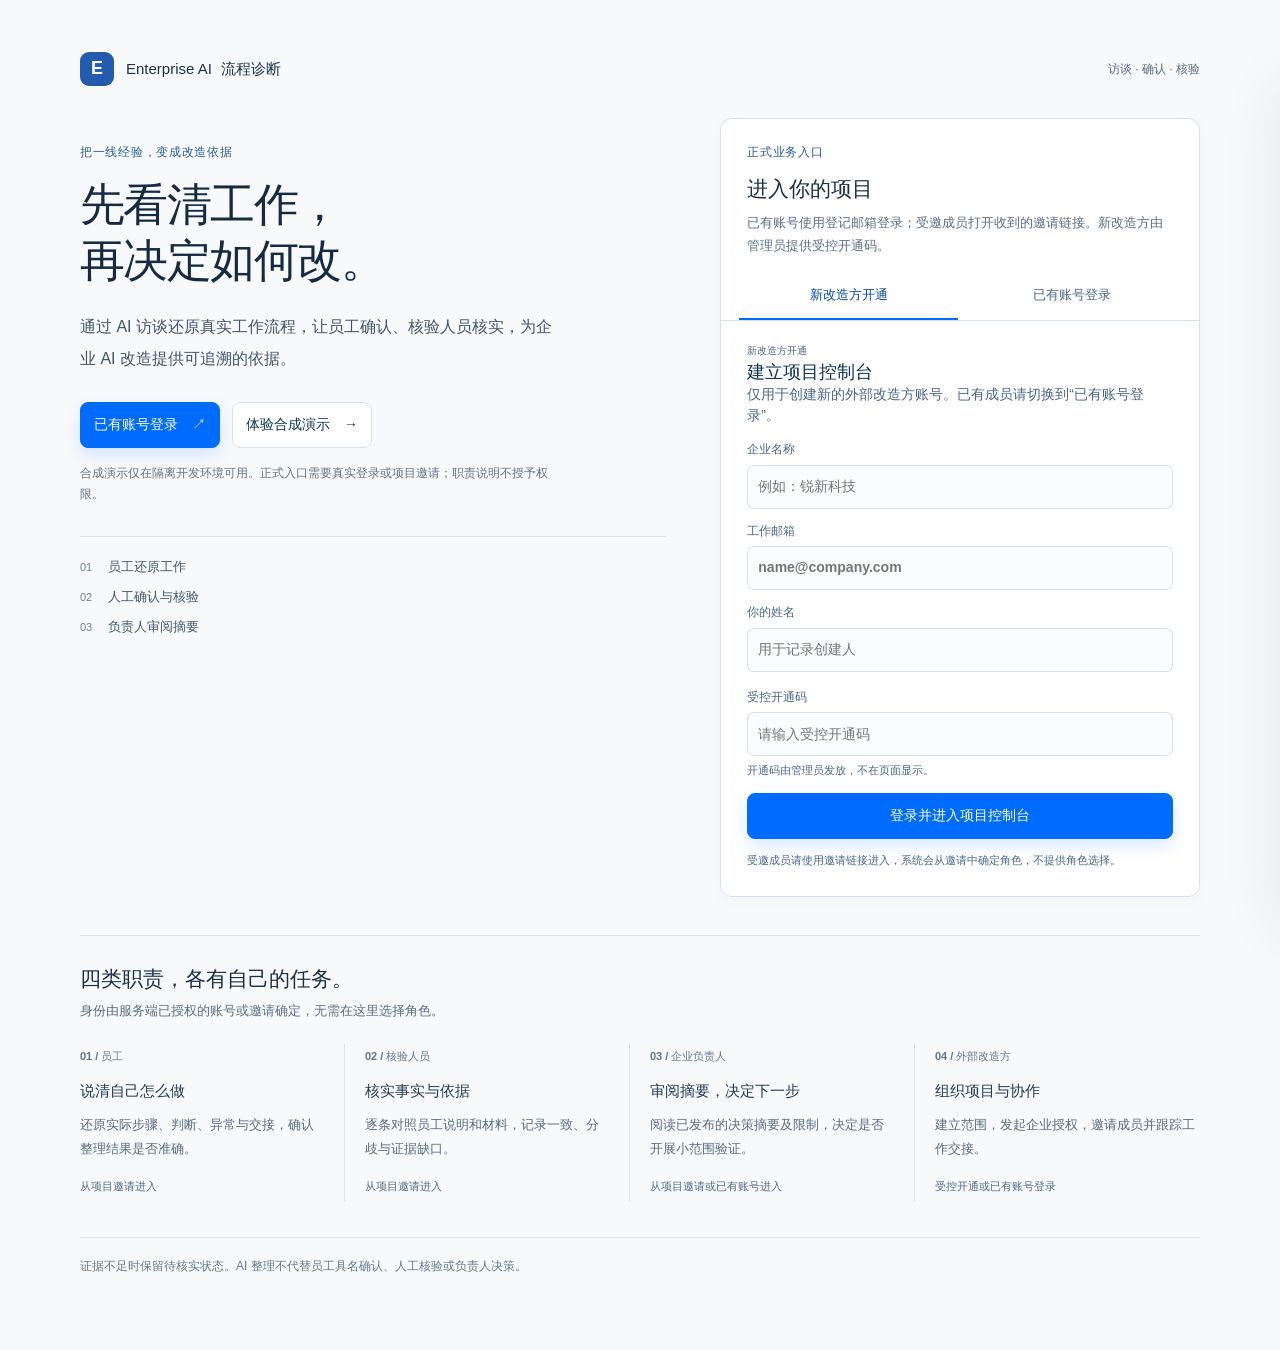
==== commit 6c216b1b: "feat: integrate formal entry and restore authorized role routing" ====
--- a/apps/enterprise-diagnostic/index.html
+++ b/apps/enterprise-diagnostic/index.html
@@ -3,17 +3,17 @@
   <head>
     <meta charset="UTF-8">
     <meta name="viewport" content="width=device-width, initial-scale=1.0">
-    <meta name="description" content="企业 AI 流程诊断交互式 MVP">
-    <title>企业 AI 流程诊断</title>
-    <link rel="stylesheet" href="styles.css?v=workbench-v5">
+    <meta name="description" content="通过 AI 访谈还原企业工作流程，经员工确认与人工核验，为改造决策提供可追溯依据。">
+    <title>Enterprise AI · 企业流程诊断</title>
+    <link rel="stylesheet" href="styles.css?v=workbench-v5&amp;b1=entry-1">
     <script src="mock-data.js?v=workbench-v5" defer></script>
     <script src="agent-adapter.js?v=workbench-v5" defer></script>
     <script src="formal-ui-contract.js?v=workbench-v6" defer></script>
     <script src="api-client.js?v=workbench-v6" defer></script>
-    <script src="app.js?v=workbench-v6" defer></script>
+    <script src="app.js?v=workbench-v6&amp;b1=entry-1" defer></script>
   </head>
   <body>
-    <header class="app-header">
+    <header class="app-header" hidden>
       <div class="app-header__inner">
         <div class="brand-lockup">
           <span class="brand-mark" aria-hidden="true"><i></i><i></i><i></i></span>
@@ -50,7 +50,7 @@
     </header>
 
     <div class="product-shell">
-      <aside id="workspace-sidebar" class="workspace-sidebar" aria-label="主导航">
+      <aside id="workspace-sidebar" class="workspace-sidebar" aria-label="主导航" hidden>
         <div class="sidebar-heading"><span class="sidebar-overline">DIAGNOSIS</span><strong>诊断工作区</strong></div>
         <nav class="sidebar-nav">
           <button type="button" data-action="workspace-nav" data-nav="overview" class="sidebar-item is-active"><span class="sidebar-icon">⌂</span>工作概览</button>
@@ -62,7 +62,7 @@
         <div class="sidebar-footer"><span class="status-dot" aria-hidden="true"></span><span>E5 合成数据 · 本地演示</span></div>
       </aside>
       <main class="app-main">
-      <aside class="global-boundary">
+      <aside class="global-boundary" hidden>
         <strong>演示边界</strong>
         <span>当前使用 E5 合成模拟材料，不连接OA、CRM或ERP，不修改任何企业业务数据。</span>
       </aside>
@@ -141,27 +141,25 @@
         </div>
       </section>
 
-      <section id="formal-entry-view" class="view formal-entry-view" data-view hidden aria-labelledby="formal-entry-title">
-        <div class="formal-entry-shell">
-          <div class="formal-entry-story">
-            <p class="panel-label">企业 AI 流程诊断</p>
-            <h1 id="formal-entry-title" tabindex="-1">从真实工作出发，<br>再决定流程如何改。</h1>
-            <p>外部改造方建立诊断项目并邀请企业参与人。员工还原实际工作，核验人员确认事实，企业负责人只审阅已发布的决策摘要。</p>
-            <ol class="formal-entry-steps"><li>创建客户交接项目</li><li>邀请员工与核验人</li><li>依据已确认事实决策</li></ol>
-          </div>
-
-        </div>
-
-        <!-- 完整授权流程：企业正式交付走这条路，默认折叠 -->
-        <details class="formal-entry-more">
-          <summary>了解完整授权流程（企业正式交付时走这条）</summary>
-          <div class="formal-entry-shell">
-          <div class="formal-entry-mode-switch" role="tablist" aria-label="登录方式">
-            <button class="mode-tab" type="button" role="tab" aria-selected="true" data-action="show-builder-login">新改造方开通</button>
-            <button class="mode-tab" type="button" role="tab" aria-selected="false" data-action="show-member-login">已有账号，重新进入</button>
-          </div>
-          <form id="formal-builder-login-form" class="formal-entry-form">
-            <div><p class="panel-label">新改造方开通</p><h2>建立项目控制台</h2><p>仅用于创建新的外部改造方账号。已有成员请使用右侧的邮箱验证登录。</p></div>
+      <section id="formal-entry-view" class="view formal-entry-view" data-view aria-labelledby="formal-entry-title">
+        <div class="b1-entry-brand"><span class="b1-entry-mark" aria-hidden="true">E</span><span>Enterprise AI <strong>流程诊断</strong></span><span class="b1-entry-tag">访谈 · 确认 · 核验</span></div>
+        <div class="b1-entry-layout">
+          <div class="b1-entry-intro">
+            <p class="b1-entry-eyebrow">把一线经验，变成改造依据</p>
+            <h1 id="formal-entry-title" tabindex="-1">先看清工作，<br>再决定如何改。</h1>
+            <p class="b1-entry-lead">通过 AI 访谈还原真实工作流程，让员工确认、核验人员核实，为企业 AI 改造提供可追溯的依据。</p>
+            <div class="b1-entry-actions"><a class="primary-button b1-entry-link" href="#b1-entry-access">已有账号登录 <span aria-hidden="true">↗</span></a><button type="button" class="secondary-button" data-action="enter-demo">体验合成演示 <span aria-hidden="true">→</span></button></div>
+            <p class="b1-entry-demo-note">合成演示仅在隔离开发环境可用。正式入口需要真实登录或项目邀请；职责说明不授予权限。</p>
+            <ol class="b1-entry-journey" aria-label="诊断过程"><li><span>01</span> 员工还原工作</li><li><span>02</span> 人工确认与核验</li><li><span>03</span> 负责人审阅摘要</li></ol>
+          </div>
+          <section id="b1-entry-access" class="b1-entry-access" aria-labelledby="b1-entry-access-title">
+            <div class="b1-entry-access-heading"><p class="b1-entry-eyebrow">正式业务入口</p><h2 id="b1-entry-access-title">进入你的项目</h2><p>已有账号使用登记邮箱登录；受邀成员打开收到的邀请链接。新改造方由管理员提供受控开通码。</p></div>
+            <div class="formal-entry-mode-switch" role="tablist" aria-label="登录方式">
+              <button class="mode-tab" type="button" role="tab" aria-selected="true" data-action="show-builder-login">新改造方开通</button>
+              <button class="mode-tab" type="button" role="tab" aria-selected="false" data-action="show-member-login">已有账号登录</button>
+            </div>
+          <form id="formal-builder-login-form" class="formal-entry-form" hidden>
+            <div><p class="panel-label">新改造方开通</p><h2>建立项目控制台</h2><p>仅用于创建新的外部改造方账号。已有成员请切换到“已有账号登录”。</p></div>
             <label>企业名称<input name="enterpriseName" autocomplete="organization" required maxlength="200" placeholder="例如：锐新科技"></label>
             <label>工作邮箱<input name="email" type="email" autocomplete="email" required placeholder="name@company.com"></label>
             <label>你的姓名<input name="name" autocomplete="name" placeholder="用于记录创建人"></label>
@@ -186,8 +184,19 @@
             <button class="primary-button" type="submit">确认并进入工作台</button>
             <p class="form-help">如果邮箱与邀请不匹配，系统不会创建项目成员关系。</p>
           </form>
-          </div>
-        </details>
+            <noscript><p class="b1-entry-noscript">正式登录和邀请确认需要 JavaScript。请启用后刷新；当前没有建立会话或授予任何项目权限。</p></noscript>
+          </section>
+        </div>
+        <section class="b1-entry-responsibilities" aria-labelledby="b1-entry-roles-title">
+          <div class="b1-entry-section-heading"><h2 id="b1-entry-roles-title">四类职责，各有自己的任务。</h2><p>身份由服务端已授权的账号或邀请确定，无需在这里选择角色。</p></div>
+          <div class="b1-entry-role-grid">
+            <article class="b1-entry-role"><p class="b1-entry-role-number">01 / 员工</p><h3>说清自己怎么做</h3><p>还原实际步骤、判断、异常与交接，确认整理结果是否准确。</p><small>从项目邀请进入</small></article>
+            <article class="b1-entry-role"><p class="b1-entry-role-number">02 / 核验人员</p><h3>核实事实与依据</h3><p>逐条对照员工说明和材料，记录一致、分歧与证据缺口。</p><small>从项目邀请进入</small></article>
+            <article class="b1-entry-role"><p class="b1-entry-role-number">03 / 企业负责人</p><h3>审阅摘要，决定下一步</h3><p>阅读已发布的决策摘要及限制，决定是否开展小范围验证。</p><small>从项目邀请或已有账号进入</small></article>
+            <article class="b1-entry-role"><p class="b1-entry-role-number">04 / 外部改造方</p><h3>组织项目与协作</h3><p>建立范围，发起企业授权，邀请成员并跟踪工作交接。</p><small>受控开通或已有账号登录</small></article>
+          </div>
+        </section>
+        <footer class="b1-entry-footer">证据不足时保留待核实状态。AI 整理不代替员工具名确认、人工核验或负责人决策。</footer>
       </section>
 
       <section id="formal-builder-view" class="view formal-builder-view" data-view data-formal-role="external_builder" hidden aria-labelledby="formal-builder-title">
@@ -202,7 +211,7 @@
         <section id="formal-builder-decision-panel" class="formal-panel" hidden></section>
       </section>
 
-      <section id="project-list-view" class="view" data-view aria-labelledby="project-list-title">
+      <section id="project-list-view" class="view" data-view aria-labelledby="project-list-title" hidden>
         <div class="page-heading">
           <div>
             <h1 id="project-list-title" tabindex="-1">流程诊断项目</h1>
--- a/apps/enterprise-diagnostic/styles.css
+++ b/apps/enterprise-diagnostic/styles.css
@@ -1217,3 +1217,73 @@
 }
 .engine-badge.is-ai { color: var(--brand-ink); background: var(--brand-soft); border-color: #cfdefb; }
 .engine-badge.is-fallback { color: var(--warn); background: var(--warn-soft); border-color: #f0dfb8; font-weight: 600; }
+
+/* B1 public entry: appended, confined to the public section. */
+#formal-entry-view .b1-entry-brand { display:flex; align-items:center; gap:12px; color:#1c344f; font-size:15px; margin-bottom:32px; flex-wrap:wrap; }
+#formal-entry-view .b1-entry-mark { display:grid; place-items:center; width:34px; height:34px; border-radius:9px; background:#235baf; color:white; font-weight:750; font-size:18px; }
+#formal-entry-view .b1-entry-brand strong { font-weight:500; margin-left:5px; }
+#formal-entry-view .b1-entry-tag { color:#596b82; font-size:12px; margin-left:auto; }
+#formal-entry-view .b1-entry-layout { display:grid; grid-template-columns:minmax(0,1.1fr) minmax(360px,.9fr); gap:54px; align-items:start; }
+#formal-entry-view .b1-entry-intro { padding:25px 0 12px; min-width:0; }
+#formal-entry-view .b1-entry-eyebrow { color:#245c9b; font-size:12px; font-weight:700; letter-spacing:.06em; margin:0 0 14px; }
+#formal-entry-view .b1-entry-intro h1 { font-size:clamp(34px,3.5vw,49px); line-height:1.27; letter-spacing:-.035em; margin:0 0 22px; color:#162b43; font-weight:720; }
+#formal-entry-view .b1-entry-intro h1:focus { outline:2px solid transparent; }
+#formal-entry-view .b1-entry-lead { max-width:480px; font-size:16px; line-height:1.95; color:#41556d; margin:0 0 28px; }
+#formal-entry-view .b1-entry-actions { display:flex; gap:12px; flex-wrap:wrap; align-items:center; }
+#formal-entry-view .b1-entry-actions > * { min-height:46px; margin:0; display:inline-flex; align-items:center; justify-content:center; gap:14px; text-decoration:none; font-size:14px; white-space:normal; text-align:center; }
+#formal-entry-view .b1-entry-demo-note { max-width:470px; color:#62728a; font-size:12px; line-height:1.8; margin:15px 0 30px; }
+#formal-entry-view .b1-entry-journey { display:grid; gap:10px; border-top:1px solid #dce3ec; padding:20px 0 0; list-style:none; margin:0; color:#42566e; font-size:13px; }
+#formal-entry-view .b1-entry-journey span { font-size:11px; color:#6e8198; padding-right:12px; }
+#formal-entry-view .b1-entry-access { min-width:0; border:1px solid #d6dfeb; background:#fff; border-radius:12px; box-shadow:0 4px 18px #18324a06; overflow:hidden; scroll-margin-top:20px; }
+#formal-entry-view .b1-entry-access-heading { padding:24px 26px 16px; }
+#formal-entry-view .b1-entry-access-heading h2 { margin:0 0 10px; color:#1a3048; font-size:21px; }
+#formal-entry-view .b1-entry-access-heading > p:last-child { color:#5b6d84; font-size:13px; line-height:1.8; margin:0; }
+#formal-entry-view .formal-entry-mode-switch { padding:0 18px; gap:4px; display:flex; flex-wrap:wrap; }
+#formal-entry-view .formal-entry-mode-switch .mode-tab { flex:1; min-height:46px; font-size:13px; white-space:normal; }
+#formal-entry-view .formal-entry-form { padding:22px 26px 26px; gap:13px; min-width:0; }
+#formal-entry-view .formal-entry-form h2 { font-size:18px; }
+#formal-entry-view .formal-entry-form input { min-width:0; min-height:44px; font-size:14px; }
+#formal-entry-view .formal-entry-form > button { min-height:46px; white-space:normal; }
+#formal-entry-view .formal-entry-form .form-help { overflow-wrap:anywhere; }
+#formal-entry-view .b1-entry-noscript { margin:20px; font-size:14px; line-height:1.8; color:#795614; }
+#formal-entry-view .b1-entry-responsibilities { border-top:1px solid #dce3ec; padding-top:30px; margin-top:38px; }
+#formal-entry-view .b1-entry-section-heading h2 { color:#1a3048; font-size:21px; margin:0 0 8px; }
+#formal-entry-view .b1-entry-section-heading > p { font-size:13px; color:#5b6d84; line-height:1.8; margin:0 0 22px; }
+#formal-entry-view .b1-entry-role-grid { display:grid; grid-template-columns:repeat(4,minmax(0,1fr)); gap:20px; }
+#formal-entry-view .b1-entry-role { padding:4px 18px 4px 0; min-width:0; border-right:1px solid #dce3ec; }
+#formal-entry-view .b1-entry-role:last-child { border-right:0; padding-right:0; }
+#formal-entry-view .b1-entry-role-number { font-size:11px; font-weight:650; color:#5e7693; margin:0 0 14px; }
+#formal-entry-view .b1-entry-role h3 { font-size:15px; color:#213a55; margin:0 0 10px; line-height:1.6; }
+#formal-entry-view .b1-entry-role > p:not(.b1-entry-role-number) { color:#5a6b82; font-size:13px; line-height:1.85; margin:0 0 14px; }
+#formal-entry-view .b1-entry-role small { color:#526a88; font-size:11px; line-height:1.7; }
+#formal-entry-view .b1-entry-footer { margin-top:36px; padding-top:18px; border-top:1px solid #dce3ec; color:#65778e; font-size:12px; line-height:1.8; }
+#formal-entry-view .b1-entry-actions > :focus-visible,
+#formal-entry-view .formal-entry-mode-switch .mode-tab:focus-visible,
+#formal-entry-view .formal-entry-form :is(input,button):focus-visible { outline:3px solid #3d70b9; outline-offset:3px; }
+@media (max-width:900px) {
+  #formal-entry-view .b1-entry-layout { grid-template-columns:minmax(0,1fr) minmax(320px,.9fr); gap:28px; }
+  #formal-entry-view .b1-entry-role-grid { grid-template-columns:repeat(2,minmax(0,1fr)); gap:24px; }
+  #formal-entry-view .b1-entry-role:nth-child(2) { border-right:0; }
+}
+@media (max-width:700px) {
+  #formal-entry-view .b1-entry-brand { margin-bottom:22px; gap:9px; font-size:14px; }
+  #formal-entry-view .b1-entry-tag { width:100%; padding-left:43px; margin:0; }
+  #formal-entry-view .b1-entry-layout { display:flex; flex-direction:column; gap:24px; }
+  #formal-entry-view .b1-entry-intro { padding:0; width:100%; }
+  #formal-entry-view .b1-entry-intro h1 { font-size:34px; margin-bottom:18px; }
+  #formal-entry-view .b1-entry-lead { font-size:14px; line-height:1.9; margin-bottom:21px; }
+  #formal-entry-view .b1-entry-actions { gap:10px; }
+  #formal-entry-view .b1-entry-actions > * { flex:1 1 135px; padding:10px 12px; gap:6px; font-size:13px; }
+  #formal-entry-view .b1-entry-demo-note { margin-bottom:0; }
+  #formal-entry-view .b1-entry-journey { display:none; }
+  #formal-entry-view .b1-entry-access { width:100%; }
+  #formal-entry-view .b1-entry-access-heading { padding:21px 20px 16px; }
+  #formal-entry-view .formal-entry-form { padding:20px; }
+  #formal-entry-view .formal-entry-mode-switch { padding-inline:12px; }
+  #formal-entry-view .b1-entry-responsibilities { margin-top:28px; padding-top:25px; }
+  #formal-entry-view .b1-entry-role-grid { grid-template-columns:1fr; gap:0; }
+  #formal-entry-view .b1-entry-role { border:0; border-bottom:1px solid #dce3ec; padding:20px 0; }
+  #formal-entry-view .b1-entry-role:last-child { padding-top:20px; border-bottom:0; }
+  #formal-entry-view .b1-entry-role-number { margin-bottom:8px; }
+  #formal-entry-view .b1-entry-role > p:not(.b1-entry-role-number) { margin-bottom:8px; }
+}
